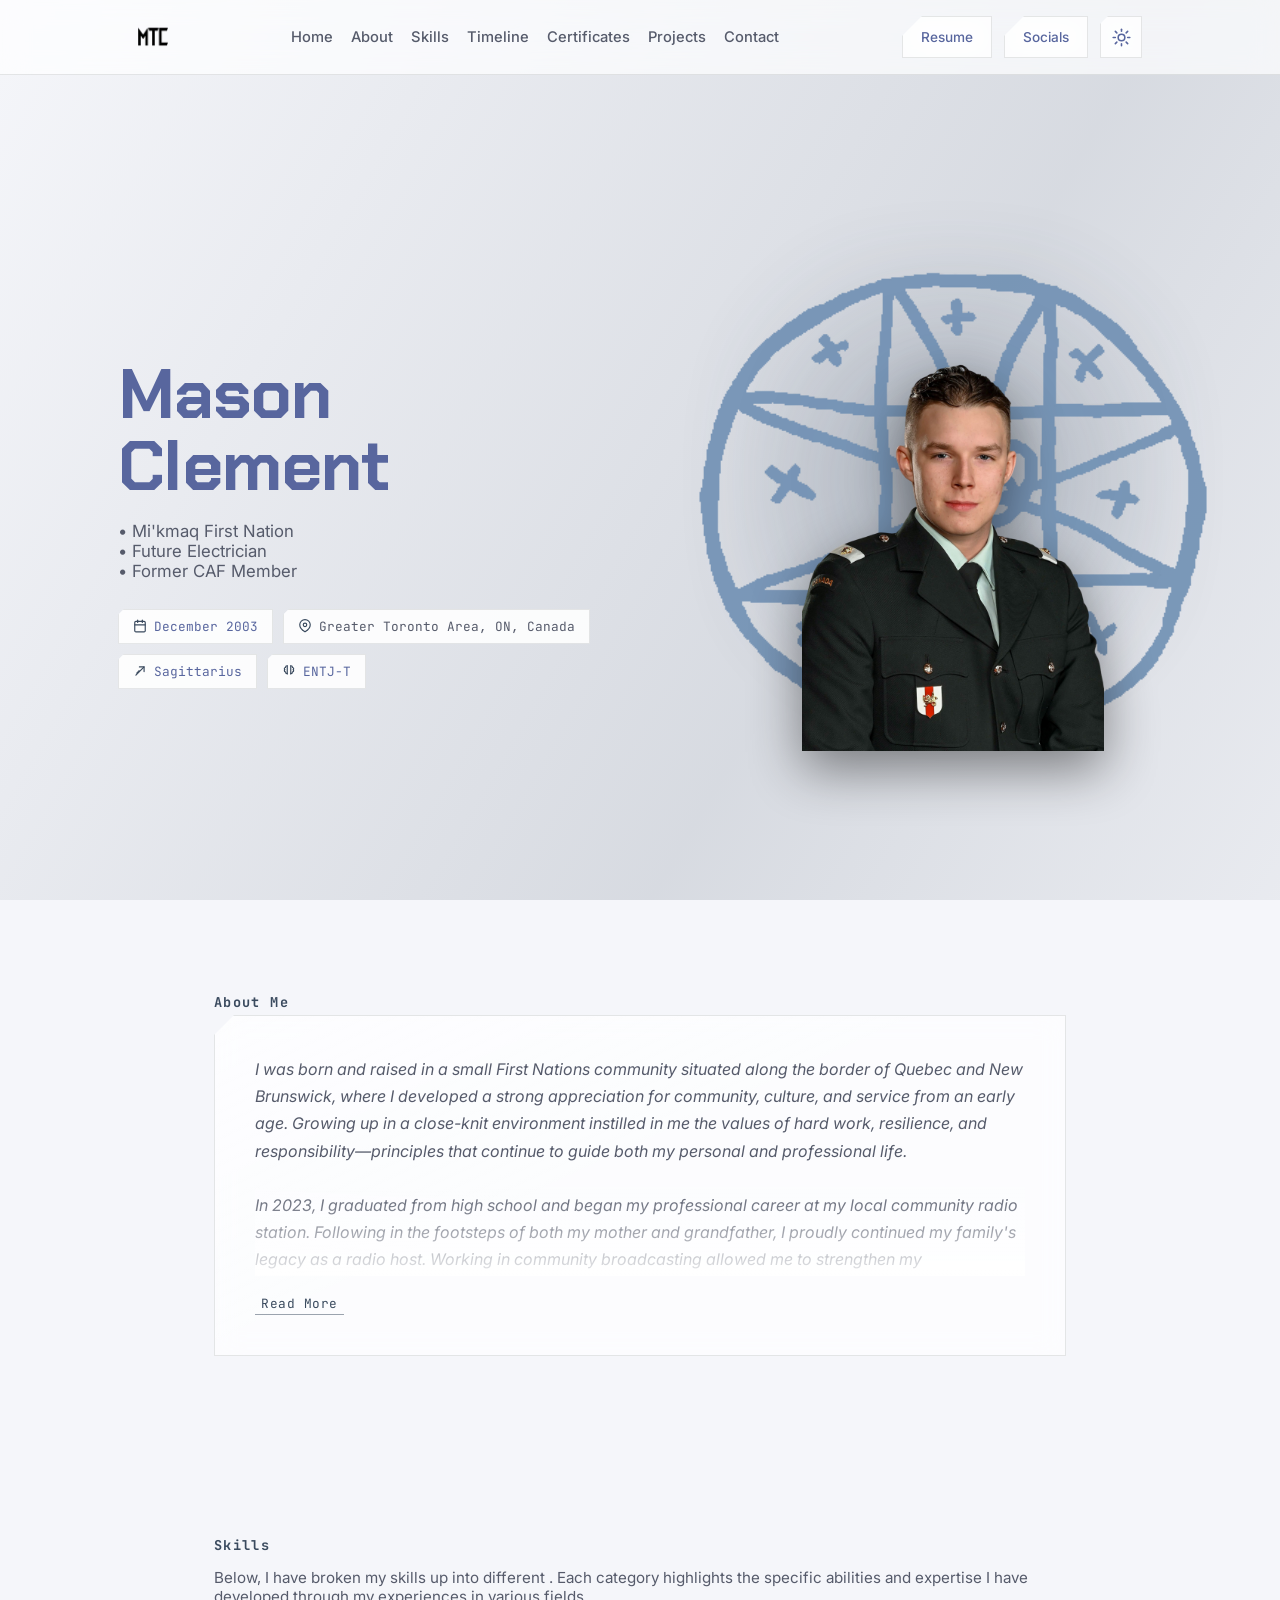
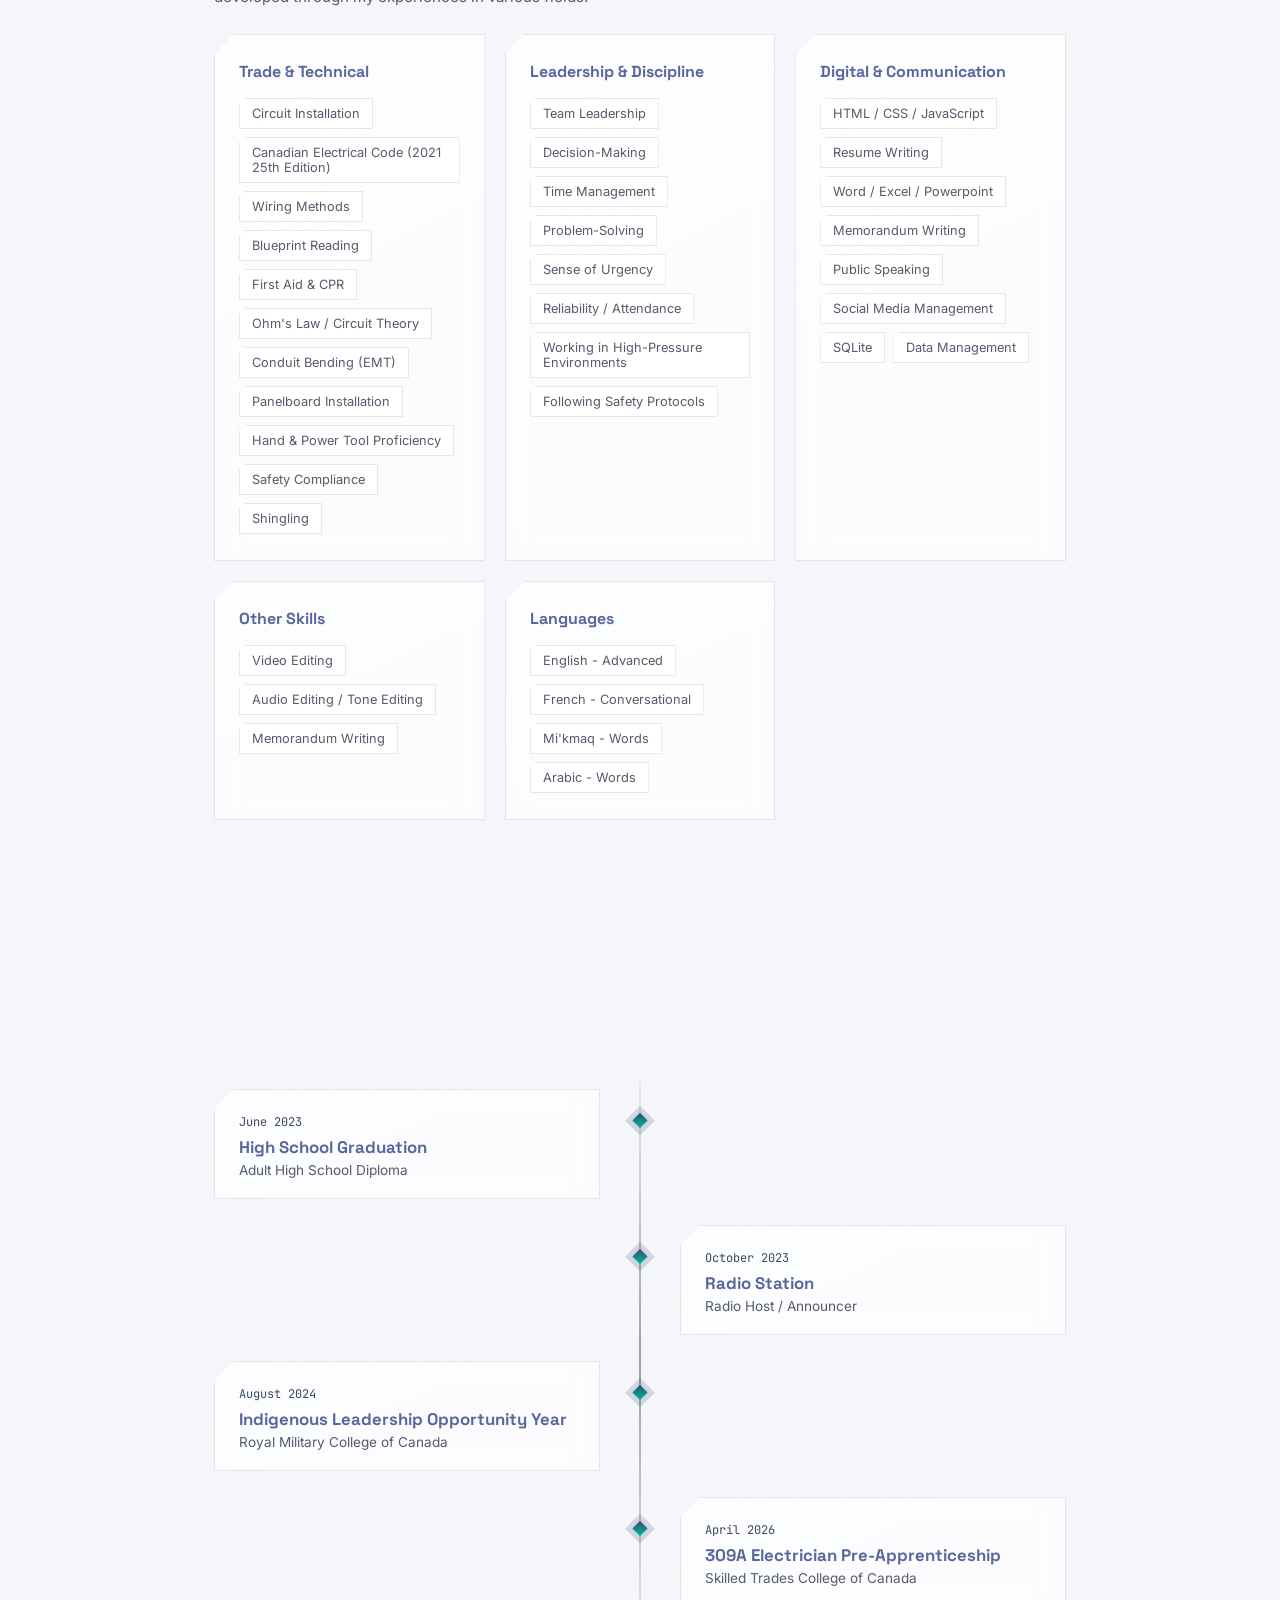
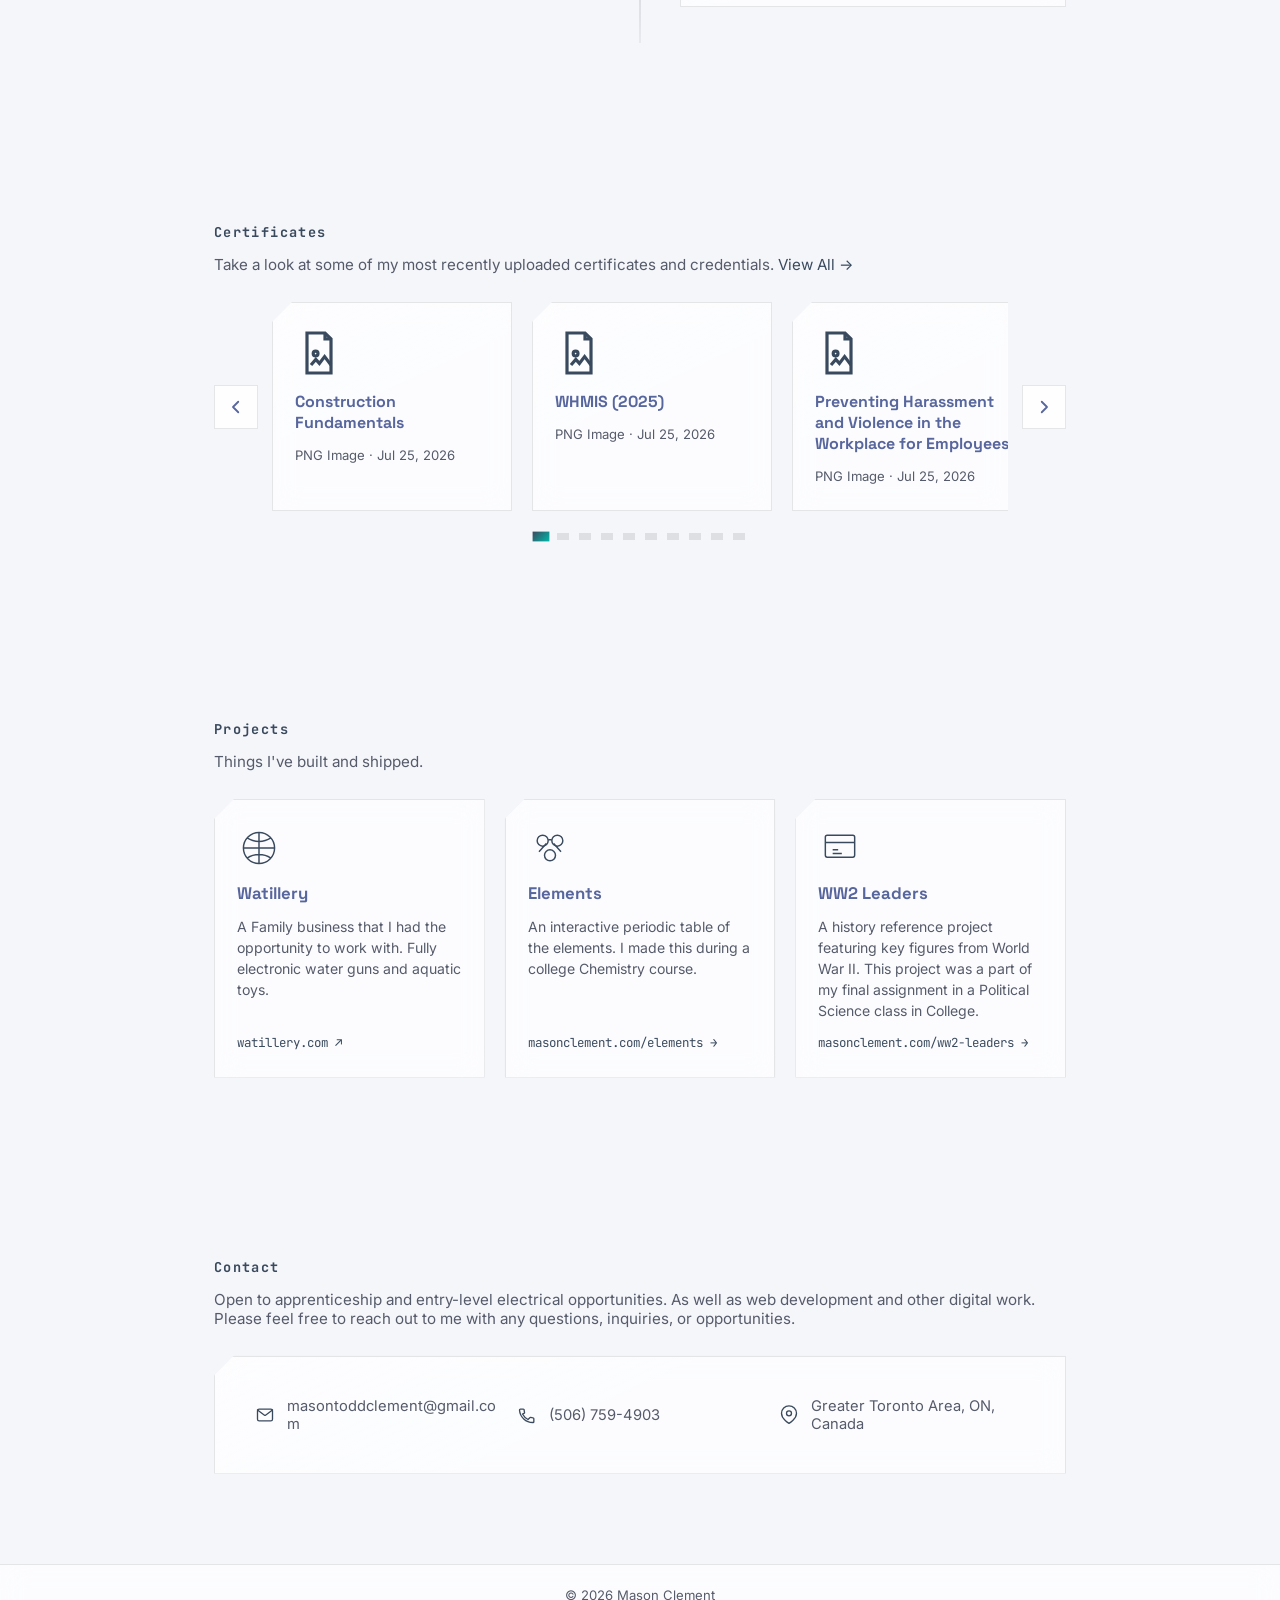
==== index.html @ cc6e5c11 "first commit" ====
<!doctype html>
<html lang="en" data-theme="dark">
  <head>
    <meta charset="UTF-8" />
    <meta name="viewport" content="width=device-width, initial-scale=1.0" />
    <title>Mason Clement — Home</title>
    <link rel="icon" type="image/x-icon" href="./img/source/favicon.ico" />
    <link rel="apple-touch-icon" href="./img/source/mtc-logo.png" />
    <meta name="theme-color" content="#06080c" />
    <link rel="canonical" href="https://masonclement.com/" />
    <meta
      name="description"
      content="Mason Clement — A Mi'kmaq First Nation who has left the Canadian Armed Forces and began his search for a career in the trades as an Electrician."
    />

    <!-- Social sharing -->
    <meta property="og:type" content="website" />
    <meta property="og:title" content="Mason Clement — Home" />
    <meta
      property="og:description"
      content="Mi'kmaq First Nation, former CAF member, now training to become a 309A Construction &amp; Maintenance Electrician."
    />
    <meta property="og:url" content="https://masonclement.com/" />
    <meta
      property="og:image"
      content="https://masonclement.com/img/cafblue.png"
    />
    <meta name="twitter:card" content="summary_large_image" />
    <meta name="twitter:title" content="Mason Clement — Home" />
    <meta
      name="twitter:description"
      content="Mi'kmaq First Nation, former CAF member, now training to become a 309A Construction &amp; Maintenance Electrician."
    />
    <meta
      name="twitter:image"
      content="https://masonclement.com/img/cafblue.png"
    />

    <!-- Fonts -->
    <link rel="preconnect" href="https://fonts.googleapis.com" />
    <link rel="preconnect" href="https://fonts.gstatic.com" crossorigin />
    <link
      href="https://fonts.googleapis.com/css2?family=Space+Grotesk:wght@500;600;700&family=Chakra+Petch:wght@600;700&family=Inter:wght@400;500;600&family=JetBrains+Mono:wght@400;500&display=swap"
      rel="stylesheet"
    />

    <link rel="stylesheet" href="styles.css?v=9" />
  </head>
  <body>
    <!-- Decorative background sheen -->
    <div class="bg-shine" aria-hidden="true"></div>

    <!-- NAV -->
    <header class="nav glass">
      <div class="nav-inner">
        <a href="#home" class="logo">
          <img src="./img/source/mtc-logo.png" alt="Mason Clement" />
        </a>
        <nav class="nav-links">
          <a href="#home">Home</a>
          <a href="#about">About</a>
          <a href="#skills">Skills</a>
          <a href="#timeline">Timeline</a>
          <a href="certificates.html">Certificates</a>
          <a href="#projects">Projects</a>
          <a href="#contact">Contact</a>
        </nav>
        <div class="nav-actions">
          <div class="resume-menu">
            <button
              class="resume-btn glass"
              aria-haspopup="true"
              aria-expanded="false"
            >
              Resume
            </button>
            <div class="resume-dropdown glass">
              <button class="resume-link" data-info-modal="cover-letter">
                Cover Letter
              </button>
              <a
                href="./Documents/Mason Todd Clement - Resume 07_2026.png"
                class="resume-link"
                data-preview-src="./Documents/Mason Todd Clement - Resume 07_2026.png"
                data-preview-type="image"
                data-preview-pdf="./Documents/Mason Todd Clement - Resume 07_2026.pdf"
                data-preview-name="Mason Todd Clement - Resume 07_2026.pdf"
              >
                Resume
              </a>
              <button class="resume-link" data-info-modal="transcripts">
                Transcripts
              </button>
            </div>
          </div>
          <div class="socials-menu">
            <button
              class="socials-btn glass"
              aria-haspopup="true"
              aria-expanded="false"
            >
              Socials
            </button>
            <div class="socials-dropdown glass">
              <a
                href="https://www.linkedin.com/in/masontoddclement/"
                class="social-link"
                target="_blank"
                rel="noopener noreferrer"
              >
                <svg
                  class="social-icon"
                  viewBox="0 0 24 24"
                  fill="currentColor"
                >
                  <path
                    d="M20.45 20.45h-3.55v-5.57c0-1.33-.02-3.03-1.85-3.03-1.86 0-2.14 1.45-2.14 2.94v5.66H9.36V9h3.41v1.56h.05c.48-.9 1.63-1.85 3.36-1.85 3.6 0 4.27 2.37 4.27 5.45v6.29ZM5.34 7.43a2.06 2.06 0 1 1 0-4.12 2.06 2.06 0 0 1 0 4.12ZM7.12 20.45H3.56V9h3.56v11.45Z"
                  />
                </svg>
                LinkedIn
              </a>
              <a
                href="https://www.facebook.com/masontoddclement/"
                class="social-link"
                target="_blank"
                rel="noopener noreferrer"
              >
                <svg
                  class="social-icon"
                  viewBox="0 0 24 24"
                  fill="currentColor"
                >
                  <path
                    d="M13.5 21v-7.6h2.55l.38-2.97h-2.93V8.56c0-.86.24-1.44 1.47-1.44h1.57V4.46c-.27-.04-1.2-.12-2.28-.12-2.26 0-3.8 1.38-3.8 3.9v2.18H8v2.97h2.46V21h3.04Z"
                  />
                </svg>
                Facebook
              </a>
              <a
                href="https://wa.me/qr/UTV35B2UVDQGF1"
                class="social-link"
                target="_blank"
                rel="noopener noreferrer"
              >
                <svg
                  class="social-icon"
                  viewBox="0 0 24 24"
                  fill="currentColor"
                >
                  <path
                    d="M17.47 14.38c-.3-.15-1.76-.87-2.03-.97-.27-.1-.47-.15-.67.15-.2.3-.77.97-.94 1.17-.17.2-.35.22-.65.07-.3-.15-1.25-.46-2.38-1.47-.88-.78-1.47-1.75-1.65-2.05-.17-.3-.02-.46.13-.61.13-.13.3-.35.45-.52.15-.17.2-.3.3-.5.1-.2.05-.37-.02-.52-.07-.15-.67-1.6-.91-2.2-.24-.57-.49-.5-.67-.51h-.57c-.2 0-.52.07-.79.37-.27.3-1.04 1.02-1.04 2.47 0 1.45 1.06 2.86 1.21 3.06.15.2 2.09 3.2 5.08 4.48.71.3 1.26.49 1.69.63.71.23 1.36.19 1.87.12.57-.08 1.76-.72 2-1.42.25-.7.25-1.29.17-1.42-.07-.13-.27-.2-.57-.35Z"
                  />
                  <path
                    d="M12.02 2.5a9.5 9.5 0 0 0-8.2 14.28L2.5 21.5l4.85-1.27a9.5 9.5 0 1 0 4.67-17.73Zm5.6 15.09a7.9 7.9 0 0 1-5.6 2.32 7.9 7.9 0 0 1-4.02-1.1l-.29-.17-2.88.76.77-2.8-.19-.29a7.92 7.92 0 1 1 12.21 1.28Z"
                  />
                </svg>
                WhatsApp
              </a>
              <a href="mailto:masontoddclement@gmail.com" class="social-link">
                <svg
                  class="social-icon"
                  viewBox="0 0 24 24"
                  fill="currentColor"
                >
                  <path
                    d="M3 5.5h18a1 1 0 0 1 1 1v11a1 1 0 0 1-1 1H3a1 1 0 0 1-1-1v-11a1 1 0 0 1 1-1Z"
                    fill="none"
                    stroke="currentColor"
                    stroke-width="1.6"
                  />
                  <path
                    d="m3 6.5 8.4 6.3a1 1 0 0 0 1.2 0L21 6.5"
                    fill="none"
                    stroke="currentColor"
                    stroke-width="1.6"
                    stroke-linecap="round"
                  />
                </svg>
                Gmail
              </a>
            </div>
          </div>
          <button
            id="theme-toggle"
            class="theme-toggle glass"
            aria-label="Toggle light and dark mode"
            aria-pressed="false"
          >
            <svg
              class="icon icon-sun"
              viewBox="0 0 24 24"
              fill="none"
              stroke="currentColor"
              stroke-width="2"
              stroke-linecap="round"
            >
              <circle cx="12" cy="12" r="4.2" />
              <line x1="12" y1="1.5" x2="12" y2="4.2" />
              <line x1="12" y1="19.8" x2="12" y2="22.5" />
              <line x1="4.2" y1="4.2" x2="6.1" y2="6.1" />
              <line x1="17.9" y1="17.9" x2="19.8" y2="19.8" />
              <line x1="1.5" y1="12" x2="4.2" y2="12" />
              <line x1="19.8" y1="12" x2="22.5" y2="12" />
              <line x1="4.2" y1="19.8" x2="6.1" y2="17.9" />
              <line x1="17.9" y1="6.1" x2="19.8" y2="4.2" />
            </svg>
            <svg class="icon icon-moon" viewBox="0 0 24 24" fill="currentColor">
              <path
                d="M20.5 14.7A8.5 8.5 0 0 1 9.3 3.5a.6.6 0 0 0-.7-.85A10 10 0 1 0 21.35 15.4a.6.6 0 0 0-.85-.7Z"
              />
            </svg>
          </button>
        </div>
      </div>
    </header>

    <main id="main-content">
      <!-- HOME / HERO -->
      <section id="home" class="hero">
        <div class="hero-grid reveal">
          <div class="hero-text">
            <!-- <span class="eyebrow mono">— Portfolio —</span> -->
            <h1 class="name">Mason<br />Clement</h1>
            <p class="tagline">
              • Mi'kmaq First Nation<br />
              • Future Electrician<br />
              • Former CAF Member
            </p>

            <div class="meta-row mono">
              <span class="meta-chip">
                <svg
                  class="chip-icon"
                  viewBox="0 0 24 24"
                  fill="none"
                  stroke="currentColor"
                  stroke-width="2"
                  stroke-linecap="round"
                  stroke-linejoin="round"
                >
                  <rect x="3" y="4" width="18" height="18" rx="2" />
                  <line x1="16" y1="2" x2="16" y2="6" />
                  <line x1="8" y1="2" x2="8" y2="6" />
                  <line x1="3" y1="10" x2="21" y2="10" />
                </svg>
                <span class="fill">December 2003</span>
              </span>
              <span class="meta-chip">
                <svg
                  class="chip-icon"
                  viewBox="0 0 24 24"
                  fill="none"
                  stroke="currentColor"
                  stroke-width="2"
                  stroke-linecap="round"
                  stroke-linejoin="round"
                >
                  <path d="M21 10c0 7-9 12-9 12s-9-5-9-12a9 9 0 0 1 18 0Z" />
                  <circle cx="12" cy="10" r="3" />
                </svg>
                Greater Toronto Area, ON, Canada
              </span>
              <span class="meta-chip">
                <svg
                  class="chip-icon"
                  viewBox="0 0 24 24"
                  fill="none"
                  stroke="currentColor"
                  stroke-width="2"
                  stroke-linecap="round"
                  stroke-linejoin="round"
                >
                  <path d="M5 19 19 5" />
                  <path d="M11 5h8v8" />
                  <path d="M6.5 15.5l4-4" />
                </svg>
                <span class="fill">Sagittarius</span>
              </span>
              <span class="meta-chip">
                <svg
                  class="chip-icon"
                  viewBox="0 0 24 24"
                  fill="none"
                  stroke="currentColor"
                  stroke-width="2"
                  stroke-linecap="round"
                  stroke-linejoin="round"
                >
                  <path
                    d="M9 3a3 3 0 0 0-3 3c-1.1 0-2 .9-2 2 0 .74.4 1.39 1 1.73C4.4 10.11 4 10.76 4 11.5 4 12.6 4.9 13.5 6 13.5c0 1.66 1.34 3 3 3"
                  />
                  <path
                    d="M15 3a3 3 0 0 1 3 3c1.1 0 2 .9 2 2 0 .74-.4 1.39-1 1.73.6.38 1 1.03 1 1.77 0 1.1-.9 2-2 2 0 1.66-1.34 3-3 3"
                  />
                  <line x1="9" y1="3" x2="9" y2="17" />
                  <line x1="15" y1="3" x2="15" y2="17" />
                </svg>
                <span class="fill">ENTJ-T</span>
              </span>
            </div>
          </div>

          <div class="hero-photo">
            <div class="photo-shape">
              <span class="photo-glow" aria-hidden="true"></span>
              <img
                class="photo-star"
                src="./img/mikmaqstar.png"
                alt=""
                aria-hidden="true"
              />
              <img
                class="photo-portrait"
                src="./img/cafblue.png"
                alt="Mason Clement"
              />
            </div>
          </div>
        </div>
      </section>

      <!-- ABOUT -->
      <section id="about" class="section about">
        <h2 class="section-title reveal">
          <span class="index mono">About Me</span>
        </h2>
        <div class="glass shine card reveal">
          <div class="bio-wrap" id="bio-wrap">
            <p class="bio-placeholder">
              I was born and raised in a small First Nations community situated
              along the border of Quebec and New Brunswick, where I developed a
              strong appreciation for community, culture, and service from an
              early age. Growing up in a close-knit environment instilled in me
              the values of hard work, resilience, and responsibility—principles
              that continue to guide both my personal and professional life.<br /><br />In
              2023, I graduated from high school and began my professional
              career at my local community radio station.
              Following in the footsteps of both my mother and grandfather, I
              proudly continued my family's legacy as a radio host. Working in
              community broadcasting allowed me to strengthen my communication
              skills, build confidence in public speaking, and develop the
              ability to engage with diverse audiences while contributing to an
              important community service. This experience reinforced the
              importance of clear communication, professionalism, and
              representing my community with integrity.<br /><br />While I
              valued my work in broadcasting, I had long aspired to serve my
              country through military service. After careful consideration, I
              enlisted in the Canadian Armed Forces in 2024 and was selected to
              participate in the Indigenous Leadership Opportunity Year (ILOY)
              at the Royal Military College of Canada. This intensive leadership
              and academic program challenged me to grow both personally and
              professionally. Throughout my training, I developed strong time
              management and organizational skills, learned to perform
              effectively under pressure, maintained composure in demanding
              environments, and gained valuable experience working
              collaboratively within diverse teams to accomplish shared
              objectives. The program strengthened my discipline, adaptability,
              and commitment to continuous self-improvement.<br /><br />During
              my time in the military, I also reached an important personal
              milestone by marrying my wife, whom I first met during the
              COVID-19 pandemic in 2020. Her unwavering support has been a
              constant source of motivation throughout every stage of my
              journey, and together we have continued to build a strong
              foundation for our future.<br /><br />Following my release from
              the Canadian Armed Forces in 2025, I began pursuing a career in
              the skilled trades, recognizing the vital role tradespeople play
              in building and maintaining Canada's infrastructure. Drawn to the
              electrical trade for its technical complexity, problem-solving
              opportunities, and long-term career potential, I committed myself
              to becoming a 309A Construction and Maintenance Electrician.<br /><br />To
              strengthen my qualifications and improve my employment
              opportunities, I enrolled in the Pre-Apprenticeship Electrician
              Program at the Skilled Trades College of Canada in 2026. The
              program provided practical hands-on training while expanding my
              understanding of electrical theory, safety regulations, industry
              standards, and workplace best practices. Through this experience,
              I further developed my technical abilities, work ethic, and
              readiness to enter the electrical industry as an apprentice.<br /><br />Today,
              I remain committed to continuous learning and professional
              development. Alongside pursuing apprenticeship opportunities, I am
              completing online courses, earning industry-recognized
              certifications, and actively expanding my professional portfolio.
              My goal is to continually improve my knowledge and skills while
              preparing for the next chapter of my career. Whether serving my
              community through broadcasting, my country through military
              service, or contributing to Canada's infrastructure as an
              electrician, I have consistently embraced new challenges with
              determination, discipline, and a desire to make a meaningful
              impact.
            </p>
            <div class="bio-fade" aria-hidden="true"></div>
          </div>
          <button
            class="read-more-btn mono"
            id="bio-toggle"
            aria-expanded="false"
            aria-controls="bio-wrap"
          >
            Read More
          </button>
        </div>
      </section>

      <!-- SKILLS -->
      <section id="skills" class="section skills-section">
        <h2 class="section-title reveal">
          <span class="index mono">Skills</span>
        </h2>
        <p class="section-sub reveal">
          Below, I have broken my skills up into different . Each category
          highlights the specific abilities and expertise I have developed
          through my experiences in various fields.
        </p>

        <div class="skills-grid">
          <div class="glass shine card skills-card reveal">
            <h3 class="skills-cat-title">Trade &amp; Technical</h3>
            <div class="skills-tags">
              <span class="skill-tag">Circuit Installation</span>
              <span class="skill-tag"
                >Canadian Electrical Code (2021 25th Edition)</span
              >
              <span class="skill-tag">Wiring Methods</span>
              <span class="skill-tag">Blueprint Reading</span>
              <span class="skill-tag">First Aid &amp; CPR</span>
              <span class="skill-tag">Ohm's Law / Circuit Theory</span>
              <span class="skill-tag">Conduit Bending (EMT)</span>
              <span class="skill-tag">Panelboard Installation</span>
              <span class="skill-tag">Hand &amp; Power Tool Proficiency</span>
              <span class="skill-tag">Safety Compliance</span>
              <span class="skill-tag">Shingling</span>
            </div>
          </div>

          <div class="glass shine card skills-card reveal">
            <h3 class="skills-cat-title">Leadership &amp; Discipline</h3>
            <div class="skills-tags">
              <span class="skill-tag">Team Leadership</span>
              <span class="skill-tag">Decision-Making</span>
              <span class="skill-tag">Time Management</span>
              <span class="skill-tag">Problem-Solving</span>
              <span class="skill-tag">Sense of Urgency</span>
              <span class="skill-tag">Reliability / Attendance</span>
              <span class="skill-tag"
                >Working in High-Pressure Environments</span
              >
              <span class="skill-tag">Following Safety Protocols</span>
            </div>
          </div>

          <div class="glass shine card skills-card reveal">
            <h3 class="skills-cat-title">Digital &amp; Communication</h3>
            <div class="skills-tags">
              <span class="skill-tag">HTML / CSS / JavaScript</span>
              <span class="skill-tag">Resume Writing</span>
              <span class="skill-tag">Word / Excel / Powerpoint</span>
              <span class="skill-tag">Memorandum Writing</span>
              <span class="skill-tag">Public Speaking</span>
              <span class="skill-tag">Social Media Management</span>
              <span class="skill-tag">SQLite</span>
              <span class="skill-tag">Data Management</span>
            </div>
          </div>

          <div class="glass shine card skills-card reveal">
            <h3 class="skills-cat-title">Other Skills</h3>
            <div class="skills-tags">
              <span class="skill-tag">Video Editing</span>
              <span class="skill-tag">Audio Editing / Tone Editing</span>
              <span class="skill-tag">Memorandum Writing</span>
            </div>
          </div>

          <div class="glass shine card skills-card reveal">
            <h3 class="skills-cat-title">Languages</h3>
            <div class="skills-tags">
              <span class="skill-tag">English - Advanced</span>
              <span class="skill-tag">French - Conversational</span>
              <span class="skill-tag">Mi'kmaq - Words</span>
              <span class="skill-tag">Arabic - Words</span>
            </div>
          </div>
        </div>
      </section>

      <!-- TIMELINE -->
      <section id="timeline" class="section timeline-section">
        <h2 class="section-title reveal">
          <span class="index mono">Timeline</span>
        </h2>
        <p class="section-sub reveal">Hover or tap a milestone to see more.</p>

        <div class="timeline" id="timeline-list">
          <div class="timeline-line" aria-hidden="true"></div>

          <div class="timeline-item reveal" data-side="left">
            <span class="timeline-node"></span>
            <button class="timeline-content glass shine" aria-expanded="false">
              <span class="timeline-date mono">June 2023</span>
              <h3>High School Graduation</h3>
              <span class="timeline-summary">Adult High School Diploma</span>
              <div class="timeline-details">
                <div class="timeline-details-inner">
                  <p>
                    During my high school years, I was in a rough spot. I was
                    not well behaved, I made bad decisions and did not take life
                    seriously. After thorough deliberation, I figured it was
                    about time I got my act together if I ever wanted to make
                    something of myself. I began focusing on my studies and
                    disregarded anything that would distract me from my main
                    goal at the time, which was my high school graduation. After
                    applying myself and putting in the work, I left high school
                    with a diploma in one hand and my cap in the other.
                  </p>
                  <img
                    class="timeline-photo"
                    src="./Documents/Mason Clement - High School Diploma 1 of 1.png"
                    alt="High School Diploma"
                  />
                </div>
              </div>
            </button>
          </div>

          <div class="timeline-item reveal" data-side="right">
            <span class="timeline-node"></span>
            <button class="timeline-content glass shine" aria-expanded="false">
              <span class="timeline-date mono">October 2023</span>
              <h3>Radio Station</h3>
              <span class="timeline-summary">Radio Host / Announcer</span>
              <div class="timeline-details">
                <div class="timeline-details-inner">
                  <p>
                    I always looked up to my Grandfather, growing
                    up he was my favorite person in the world. He worked at our
                    community's local radio station for decades until his
                    passing in 2012. He was the one who trained my mother to
                    operate the technology at the radio station. Which is when
                    my parents had actually met. After high school, I had asked
                    a friend if he'd be able to get me a job there with him as
                    his mother worked there. After a month or so, I got
                    the job. I had the opportunity to be trained by no other
                    than the man Justin himself, who had the honour of working
                    alongside both my mother and grandfather. During this time,
                    I had broadcasted live announcements and weather forecasts,
                    recorded commercials and advertisements, and maintained a
                    clear and smooth transition for our listeners on both the
                    radio and online streaming service.
                  </p>
                </div>
              </div>
            </button>
          </div>

          <div class="timeline-item reveal" data-side="left">
            <span class="timeline-node"></span>
            <button class="timeline-content glass shine" aria-expanded="false">
              <span class="timeline-date mono">August 2024</span>
              <h3>Indigenous Leadership Opportunity Year</h3>
              <span class="timeline-summary"
                >Royal Military College of Canada</span
              >
              <div class="timeline-details">
                <div class="timeline-details-inner">
                  <p>
                    After being accepted to parttake in the ILOY Program at RMC,
                    I had moved away from home and received my Certificate of
                    Enrolment into the Canadian Armed Forces. I was now a member
                    of the ILOY Squadron (presently known as Martin). During
                    this 10 month program, I have met a lot of great people, and
                    carried out the Basic Military Officer Qualification while
                    learning more about my Indigenous culture and practices in
                    different tribes, as well as college academics. All while
                    training under MOS 00240 "Special Training", where I learned
                    military strategy, battle procedures, proper handling of
                    military grade firearms, etc. I had a very well-disciplined
                    chain of command, who were always there for myself and my
                    peers when we seeked guidance and support.
                  </p>
                  <img
                    class="timeline-photo"
                    src="./Documents/Mason Clement - ILOY Diploma 1 of 1.png"
                    alt="ILOY Diploma"
                  />
                </div>
              </div>
            </button>
          </div>

          <div class="timeline-item reveal" data-side="right">
            <span class="timeline-node"></span>
            <button class="timeline-content glass shine" aria-expanded="false">
              <span class="timeline-date mono">April 2026</span>
              <h3>309A Electrician Pre-Apprenticeship</h3>
              <span class="timeline-summary"
                >Skilled Trades College of Canada</span
              >
              <div class="timeline-details">
                <div class="timeline-details-inner">
                  <p>
                    I had decided to carry out with a career in the trades. The
                    job market is highly saturated for my selected trade,
                    <i>Especially</i> in the Greater Toronto Area. At an attempt
                    to increase my chances at securing employment, I decided to
                    take a pre-apprenticeship course. During this course, I had
                    worked on installing circuits, studied the Canadian
                    Electrical Code, practiced wiring methods, and learned how
                    to analyze prints.
                  </p>
                  <img
                    class="timeline-photo"
                    src="./Documents/Mason Clement - Skilled Trades College Pre-Apprenticeship Diploma 1 of 1.png"
                    alt="Skilled Trades College Pre-Apprenticeship Diploma"
                  />
                </div>
              </div>
            </button>
          </div>
        </div>
      </section>

      <!-- CERTIFICATES -->
      <section id="certificates" class="section certificates-section">
        <h2 class="section-title reveal">
          <span class="index mono">Certificates</span>
        </h2>
        <p class="section-sub reveal">
          Take a look at some of my most recently uploaded certificates and
          credentials.
          <a href="certificates.html" class="view-all-link">View All →</a>
        </p>

        <div class="carousel reveal">
          <button class="carousel-btn prev" aria-label="Previous certificate">
            <svg
              viewBox="0 0 24 24"
              fill="none"
              stroke="currentColor"
              stroke-width="2.4"
              stroke-linecap="round"
              stroke-linejoin="round"
            >
              <path d="M15 5 8 12l7 7" />
            </svg>
          </button>

          <div class="carousel-viewport">
            <div class="carousel-track" id="carousel-track"></div>
          </div>

          <button class="carousel-btn next" aria-label="Next certificate">
            <svg
              viewBox="0 0 24 24"
              fill="none"
              stroke="currentColor"
              stroke-width="2.4"
              stroke-linecap="round"
              stroke-linejoin="round"
            >
              <path d="M9 5l7 7-7 7" />
            </svg>
          </button>
        </div>

        <div class="carousel-dots" id="carousel-dots"></div>
      </section>

      <!-- PROJECTS -->
      <section id="projects" class="section projects-section">
        <h2 class="section-title reveal">
          <span class="index mono">Projects</span>
        </h2>
        <p class="section-sub reveal">Things I've built and shipped.</p>

        <div class="projects-grid">
          <a
            href="https://watillery.com"
            class="project-card glass reveal"
            target="_blank"
            rel="noopener noreferrer"
          >
            <div class="project-thumb">
              <svg
                viewBox="0 0 48 48"
                fill="none"
                stroke="currentColor"
                stroke-width="1.6"
              >
                <circle cx="24" cy="24" r="17" />
                <path
                  d="M24 7v34M7 24h34M11 13a24 24 0 0 0 26 0M11 35a24 24 0 0 1 26 0"
                />
              </svg>
            </div>
            <h3 class="project-title">Watillery</h3>
            <p class="project-desc">
              A Family business that I had the opportunity to work with. Fully
              electronic water guns and aquatic toys.
            </p>
            <span class="project-link mono">watillery.com ↗</span>
          </a>

          <a href="elements.html" class="project-card glass reveal">
            <div class="project-thumb">
              <svg
                viewBox="0 0 48 48"
                fill="none"
                stroke="currentColor"
                stroke-width="1.6"
              >
                <circle cx="16" cy="16" r="6" />
                <circle cx="32" cy="16" r="6" />
                <circle cx="24" cy="32" r="6" />
                <path d="M20 19l-8 9M28 19l8 9M22 15h4" />
              </svg>
            </div>
            <h3 class="project-title">Elements</h3>
            <p class="project-desc">
              An interactive periodic table of the elements. I made this during
              a college Chemistry course.
            </p>
            <span class="project-link mono">masonclement.com/elements →</span>
          </a>

          <a href="ww2-leaders.html" class="project-card glass reveal">
            <div class="project-thumb">
              <svg
                viewBox="0 0 48 48"
                fill="none"
                stroke="currentColor"
                stroke-width="1.6"
              >
                <rect x="8" y="10" width="32" height="24" rx="2" />
                <path d="M8 18h32M16 26h6M16 30h10" />
              </svg>
            </div>
            <h3 class="project-title">WW2 Leaders</h3>
            <p class="project-desc">
              A history reference project featuring key figures from World War
              II. This project was a part of my final assignment in a Political
              Science class in College.
            </p>
            <span class="project-link mono"
              >masonclement.com/ww2-leaders →</span
            >
          </a>
        </div>
      </section>

      <!-- CONTACT -->
      <section id="contact" class="section contact-section">
        <h2 class="section-title reveal">
          <span class="index mono">Contact</span>
        </h2>
        <p class="section-sub reveal">
          Open to apprenticeship and entry-level electrical opportunities. As
          well as web development and other digital work. Please feel free to
          reach out to me with any questions, inquiries, or opportunities.
        </p>

        <div class="glass shine card contact-card reveal">
          <div class="contact-grid">
            <a href="mailto:masontoddclement@gmail.com" class="contact-item">
              <svg
                class="contact-icon"
                viewBox="0 0 24 24"
                fill="none"
                stroke="currentColor"
                stroke-width="1.6"
                stroke-linecap="round"
                stroke-linejoin="round"
              >
                <rect x="3" y="5" width="18" height="14" rx="2" />
                <path d="m3 6 8.4 6.3a1 1 0 0 0 1.2 0L21 6" />
              </svg>
              masontoddclement@gmail.com
            </a>

            <a href="tel:+15067594903" class="contact-item">
              <svg
                class="contact-icon"
                viewBox="0 0 24 24"
                fill="none"
                stroke="currentColor"
                stroke-width="1.6"
                stroke-linecap="round"
                stroke-linejoin="round"
              >
                <path
                  d="M6.6 10.8a15.9 15.9 0 0 0 6.6 6.6l2.2-2.2a1 1 0 0 1 1-.25 9 9 0 0 0 2.8.45 1 1 0 0 1 1 1V20a1 1 0 0 1-1 1A16 16 0 0 1 3 6a1 1 0 0 1 1-1h3.6a1 1 0 0 1 1 1 9 9 0 0 0 .45 2.8 1 1 0 0 1-.25 1Z"
                />
              </svg>
              (506) 759-4903
            </a>

            <span class="contact-item">
              <svg
                class="contact-icon"
                viewBox="0 0 24 24"
                fill="none"
                stroke="currentColor"
                stroke-width="1.6"
                stroke-linecap="round"
                stroke-linejoin="round"
              >
                <path d="M21 10c0 7-9 12-9 12s-9-5-9-12a9 9 0 0 1 18 0Z" />
                <circle cx="12" cy="10" r="3" />
              </svg>
              Greater Toronto Area, ON, Canada
            </span>
          </div>
        </div>
      </section>
    </main>

    <footer class="site-footer glass">
      <div class="footer-inner">
        <p>&copy; <span id="year"></span> Mason Clement</p>
      </div>
    </footer>

    <!-- FILE PREVIEW MODAL -->
    <div class="file-modal" id="file-modal" aria-hidden="true">
      <div class="file-modal-backdrop" data-modal-close></div>
      <div class="file-modal-dialog">
        <div class="file-modal-actions">
          <a
            class="file-modal-download"
            id="file-modal-download"
            hidden
            aria-label="Download PDF"
          >
            <svg
              viewBox="0 0 24 24"
              fill="none"
              stroke="currentColor"
              stroke-width="2.2"
              stroke-linecap="round"
              stroke-linejoin="round"
            >
              <path d="M12 3v13" />
              <path d="M7 11l5 5 5-5" />
              <path d="M4 20h16" />
            </svg>
          </a>
          <button
            class="file-modal-close"
            data-modal-close
            aria-label="Close preview"
          >
            <svg
              viewBox="0 0 24 24"
              fill="none"
              stroke="currentColor"
              stroke-width="2.2"
              stroke-linecap="round"
            >
              <line x1="5" y1="5" x2="19" y2="19" />
              <line x1="19" y1="5" x2="5" y2="19" />
            </svg>
          </button>
        </div>
        <div class="file-modal-card">
          <div class="file-modal-body" id="file-modal-body"></div>
        </div>
      </div>
    </div>

    <!-- INFO MODAL (Cover Letter / Transcripts) -->
    <div class="info-modal" id="info-modal" aria-hidden="true">
      <div class="info-modal-backdrop" data-modal-close></div>
      <div class="glass shine card status-card info-modal-card">
        <button
          class="file-modal-close info-modal-close"
          data-modal-close
          aria-label="Close"
        >
          <svg
            viewBox="0 0 24 24"
            fill="none"
            stroke="currentColor"
            stroke-width="2.2"
            stroke-linecap="round"
          >
            <line x1="5" y1="5" x2="19" y2="19" />
            <line x1="19" y1="5" x2="5" y2="19" />
          </svg>
        </button>
        <svg
          class="status-icon"
          id="info-modal-icon"
          viewBox="0 0 24 24"
          fill="none"
          stroke="currentColor"
          stroke-width="1.6"
          stroke-linecap="round"
          stroke-linejoin="round"
        ></svg>
        <h3 class="status-title" id="info-modal-title"></h3>
        <p class="status-text" id="info-modal-text"></p>
        <a class="status-link mono" id="info-modal-link" data-modal-close hidden></a>
      </div>
    </div>

    <script src="certificates-data.js?v=4"></script>
    <script src="script.js?v=4"></script>
  </body>
</html>
---- styles.css ----
/* ==========================================================================
   Mason Clement — Portfolio
   Design tokens: glassy, sharp, modern. Light + dark themes.
   ========================================================================== */

:root {
  /* ---- Light theme (default until JS/system pref overrides) ---- */
  --bg: #f5f6fa;
  --blob-1: #dde3f2;
  --blob-2: #6f8fb3;
  --blob-3: #e7e4ef;
  --blob-opacity: 0.4;

  --surface: rgba(255, 255, 255, 0.7);
  --surface-strong: rgba(255, 255, 255, 0.88);
  --border: rgba(18, 20, 28, 0.1);
  --shadow: 0 6px 20px rgba(24, 26, 46, 0.07);

  --text: #58669e;
  --text-muted: #565b6b;

  --accent: #3a4a5e;
  --accent-2: #00b8a9;
  --accent-grad: linear-gradient(135deg, var(--accent), var(--accent-2));

  --blur: 14px;
  --shine-alpha: 0.55;

  --ease: cubic-bezier(0.22, 0.9, 0.3, 1);
}

[data-theme="dark"] {
  --bg: #06080c;
  --blob-1: #3a4a5e;
  --blob-2: #263340;
  --blob-3: #1c2733;
  --blob-opacity: 0.55;

  --surface: rgba(148, 163, 184, 0.06);
  --surface-strong: rgba(148, 163, 184, 0.1);
  --border: rgba(148, 163, 184, 0.16);
  --shadow: 0 10px 34px rgba(0, 0, 0, 0.6);

  --text: #e7ebf1;
  --text-muted: #8b96a6;

  --accent: #6f8fb3;
  --accent-2: #a7b8c9;
  --accent-grad: linear-gradient(135deg, var(--accent), var(--accent-2));

  --blur: 18px;
  --shine-alpha: 0.14;
}

/* ---- Reset ---- */
*,
*::before,
*::after {
  box-sizing: border-box;
}
html {
  scroll-behavior: smooth;
}
body {
  margin: 0;
  background: var(--bg);
  color: var(--text);
  font-family: "Inter", system-ui, sans-serif;
  -webkit-font-smoothing: antialiased;
  transition:
    background 0.5s var(--ease),
    color 0.5s var(--ease);
  overflow-x: hidden;
}
h1,
h2,
h3 {
  font-family: "Space Grotesk", "Inter", sans-serif;
  margin: 0;
}
p {
  margin: 0;
}
a {
  color: inherit;
  text-decoration: none;
}
.mono {
  font-family: "JetBrains Mono", monospace;
}
button {
  font: inherit;
  color: inherit;
  background: none;
  border: none;
  cursor: pointer;
}

@media (prefers-reduced-motion: reduce) {
  html {
    scroll-behavior: auto;
  }
  *,
  *::before,
  *::after {
    animation-duration: 0.001ms !important;
    transition-duration: 0.001ms !important;
  }
}

/* ---- Glass utility ----
   Sharp, not rounded: square corners with a single angled cut
   (top-left) as the signature edge — reads intentional, not templated. */
.glass {
  --cut: 20px;
  background: var(--surface);
  backdrop-filter: blur(var(--blur)) saturate(160%);
  -webkit-backdrop-filter: blur(var(--blur)) saturate(160%);
  border: 1px solid var(--border);
  border-radius: 0;
  clip-path: polygon(var(--cut) 0, 100% 0, 100% 100%, 0 100%, 0 var(--cut));
  box-shadow: var(--shadow);
  transition:
    background 0.5s var(--ease),
    border-color 0.5s var(--ease),
    box-shadow 0.35s var(--ease),
    transform 0.35s var(--ease);
}
/* small UI elements get a tighter cut so they don't look chopped */
.theme-toggle.glass,
.carousel-btn.glass {
  --cut: 8px;
}
.meta-chip {
  --cut: 6px;
}

/* ---- Shine (signature element): a fixed, static glass sheen ----
   No cursor tracking, no flashlight — just a soft baked-in highlight
   so glass panels read as glossy rather than flat. */
.shine {
  position: relative;
  overflow: hidden;
  isolation: isolate;
}
.shine::before {
  content: "";
  position: absolute;
  inset: 0;
  background: linear-gradient(
    155deg,
    rgba(255, 255, 255, var(--shine-alpha)) 0%,
    rgba(255, 255, 255, 0) 45%
  );
  opacity: 0.6;
  pointer-events: none;
  z-index: 1;
}
.shine > * {
  position: relative;
  z-index: 2;
}

/* ---- Background: shiny grey-blue panning sheen (no circles) ---- */
.bg-shine {
  position: fixed;
  inset: 0;
  z-index: -1;
  background: linear-gradient(
    120deg,
    var(--bg) 0%,
    color-mix(in srgb, var(--accent) 16%, var(--bg)) 25%,
    var(--bg) 48%,
    color-mix(in srgb, var(--accent-2) 14%, var(--bg)) 72%,
    var(--bg) 100%
  );
  background-size: 260% 260%;
  animation: bg-pan 26s ease-in-out infinite;
  transition: background 0.5s var(--ease);
}
@keyframes bg-pan {
  0% {
    background-position: 0% 30%;
  }
  50% {
    background-position: 100% 70%;
  }
  100% {
    background-position: 0% 30%;
  }
}

/* ==========================================================================
   NAV
   ========================================================================== */
.nav {
  position: sticky;
  top: 0;
  z-index: 50;
  width: 100%;
  border-radius: 0;
  clip-path: none;
  border-left: none;
  border-right: none;
  border-top: none;
  border-bottom: 1px solid var(--border);
  box-shadow: none;
}
.nav-inner {
  max-width: 1100px;
  margin: 0 auto;
  display: flex;
  align-items: center;
  justify-content: space-between;
  padding: 16px clamp(16px, 4vw, 48px);
}
.logo {
  display: flex;
  align-items: center;
  font-family: "Space Grotesk", sans-serif;
  font-weight: 700;
  letter-spacing: 0.04em;
}
.logo img {
  height: 30px;
  width: auto;
  display: block;
  transition: filter 0.5s var(--ease);
}
/* the source logo is solid white; invert it for the light theme so it
   stays visible against a light background */
[data-theme="light"] .logo img {
  filter: invert(1);
}
.nav-links {
  display: flex;
  gap: 18px;
}
.nav-links a {
  font-size: 0.92rem;
  color: var(--text-muted);
  font-weight: 500;
  transition: color 0.3s var(--ease);
}
.nav-links a:hover {
  color: var(--text);
}

.nav-actions {
  display: flex;
  align-items: center;
  gap: 12px;
}

.resume-btn {
  display: flex;
  align-items: center;
  height: 42px;
  padding: 0 18px;
  font-size: 0.85rem;
  font-weight: 500;
  color: var(--text);
  transition:
    background 0.3s var(--ease),
    color 0.3s var(--ease);
}
.resume-btn:hover {
  color: var(--accent);
}

@media (max-width: 640px) {
  .resume-btn {
    padding: 0 12px;
    font-size: 0.78rem;
  }
}

/* ---- Resume dropdown ---- */
.resume-menu {
  position: relative;
}
.resume-dropdown {
  position: absolute;
  top: calc(100% + 10px);
  left: 0;
  min-width: 170px;
  padding: 8px;
  display: flex;
  flex-direction: column;
  gap: 2px;
  opacity: 0;
  visibility: hidden;
  transform: translateY(-6px);
  transition:
    opacity 0.25s var(--ease),
    transform 0.25s var(--ease),
    visibility 0.25s;
  z-index: 60;
}
.resume-menu:hover .resume-dropdown,
.resume-menu:focus-within .resume-dropdown {
  opacity: 1;
  visibility: visible;
  transform: translateY(0);
}
.resume-link {
  display: flex;
  align-items: center;
  width: 100%;
  padding: 9px 10px;
  font-size: 0.88rem;
  text-align: left;
  color: var(--text-muted);
  transition:
    background 0.25s var(--ease),
    color 0.25s var(--ease);
}
.resume-link:hover {
  background: var(--surface-strong);
  color: var(--text);
}

/* ---- Socials dropdown ---- */
.socials-menu {
  position: relative;
}
.socials-btn {
  height: 42px;
  padding: 0 18px;
  font-size: 0.85rem;
  font-weight: 500;
  color: var(--text);
}
.socials-dropdown {
  position: absolute;
  top: calc(100% + 10px);
  right: 0;
  min-width: 180px;
  padding: 8px;
  display: flex;
  flex-direction: column;
  gap: 2px;
  opacity: 0;
  visibility: hidden;
  transform: translateY(-6px);
  transition:
    opacity 0.25s var(--ease),
    transform 0.25s var(--ease),
    visibility 0.25s;
  z-index: 60;
}
.socials-menu:hover .socials-dropdown,
.socials-menu:focus-within .socials-dropdown {
  opacity: 1;
  visibility: visible;
  transform: translateY(0);
}
.social-link {
  display: flex;
  align-items: center;
  gap: 10px;
  padding: 9px 10px;
  font-size: 0.88rem;
  color: var(--text-muted);
  transition:
    background 0.25s var(--ease),
    color 0.25s var(--ease);
}
.social-link:hover {
  background: var(--surface-strong);
  color: var(--text);
}
.social-icon {
  width: 17px;
  height: 17px;
  flex-shrink: 0;
  color: var(--accent);
}

@media (max-width: 640px) {
  .socials-btn {
    padding: 0 12px;
    font-size: 0.78rem;
  }
}

.theme-toggle {
  width: 42px;
  height: 42px;
  display: grid;
  place-items: center;
}
.theme-toggle .icon {
  width: 19px;
  height: 19px;
  grid-area: 1/1;
  transition:
    transform 0.5s var(--ease),
    opacity 0.35s ease;
}
.icon-moon {
  opacity: 0;
  transform: rotate(-70deg) scale(0.5);
}
.icon-sun {
  opacity: 1;
  transform: rotate(0) scale(1);
}
[data-theme="dark"] .icon-sun {
  opacity: 0;
  transform: rotate(70deg) scale(0.5);
}
[data-theme="dark"] .icon-moon {
  opacity: 1;
  transform: rotate(0) scale(1);
}
.theme-toggle > svg {
  display: grid;
}
.theme-toggle {
  display: grid;
}
.theme-toggle .icon {
  grid-column: 1;
  grid-row: 1;
}

@media (max-width: 900px) {
  .nav-links {
    display: none;
  }
}

/* ==========================================================================
   HERO
   ========================================================================== */
.hero {
  min-height: 92vh;
  display: flex;
  align-items: center;
  padding: 130px 0 60px;
}
.hero-grid {
  width: 100%;
  max-width: 1140px;
  margin: 0 auto;
  padding: 0 clamp(20px, 5vw, 48px);
  display: grid;
  grid-template-columns: 1.15fr 0.85fr;
  align-items: center;
  gap: clamp(30px, 5vw, 60px);
  text-align: left;
}
.hero-grid.reveal {
  overflow: visible;
}
.hero-text {
  display: flex;
  flex-direction: column;
  align-items: flex-start;
}

.eyebrow {
  color: var(--text-muted);
  font-size: 0.72rem;
  letter-spacing: 0.2em;
  text-transform: uppercase;
  margin-bottom: 14px;
}
.name {
  font-family: "Chakra Petch", "Space Grotesk", "Inter", sans-serif;
  font-size: clamp(2.6rem, 6.4vw, 4.4rem);
  line-height: 1.02;
  font-weight: 700;
  letter-spacing: -0.01em;
}
.tagline {
  margin-top: 18px;
  color: var(--text-muted);
  font-size: 1.05rem;
  max-width: 40ch;
}
.meta-row {
  margin-top: 28px;
  display: flex;
  flex-wrap: wrap;
  gap: 10px;
  justify-content: flex-start;
}
.meta-chip {
  display: inline-flex;
  align-items: center;
  gap: 7px;
  font-size: 0.8rem;
  padding: 8px 14px;
  clip-path: polygon(var(--cut) 0, 100% 0, 100% 100%, 0 100%, 0 var(--cut));
  background: var(--surface-strong);
  border: 1px solid var(--border);
  color: var(--text-muted);
}
.meta-chip .fill {
  color: var(--text);
}
.chip-icon {
  width: 14px;
  height: 14px;
  flex-shrink: 0;
  color: var(--accent);
}

/* Large angled-cut photo, with an offset accent panel behind it for depth —
   the site's signature cut corner, scaled up instead of a small avatar. */
.hero-photo {
  display: flex;
  justify-content: center;
}
.photo-shape {
  position: relative;
  width: 100%;
  max-width: 340px;
  aspect-ratio: 3 / 4;
  display: flex;
  align-items: flex-end;
  justify-content: center;
}

/* soft ambient glow bleeding out behind the whole composition */
.photo-glow {
  position: absolute;
  inset: -50px;
  z-index: -1;
  background: radial-gradient(
    circle at 50% 42%,
    color-mix(in srgb, var(--accent) 45%, transparent),
    transparent 68%
  );
  filter: blur(34px);
  opacity: 0.7;
}

/* Mi'kmaq star sits behind the portrait, slowly turning like a compass */
.photo-star {
  position: absolute;
  top: 46%;
  left: 50%;
  width: 150%;
  height: auto;
  transform: translate(-50%, -50%);
  z-index: 1;
  opacity: 0.9;
  animation: star-turn 240s linear infinite;
}
@keyframes star-turn {
  to {
    transform: translate(-50%, -50%) rotate(360deg);
  }
}

.photo-portrait {
  position: relative;
  z-index: 2;
  width: 100%;
  height: 100%;
  object-fit: contain;
  object-position: bottom;
  filter: drop-shadow(0 18px 26px rgba(0, 0, 0, 0.45));
}

@media (max-width: 760px) {
  .hero-grid {
    grid-template-columns: 1fr;
    text-align: center;
  }
  .hero-text {
    align-items: center;
    order: 2;
  }
  .hero-photo {
    order: 1;
  }
  .meta-row {
    justify-content: center;
  }
  .photo-shape {
    max-width: 260px;
  }
}

/* ==========================================================================
   SECTIONS (shared)
   ========================================================================== */
.section {
  max-width: 900px;
  margin: 0 auto;
  padding: 90px 24px;
}
.section-title {
  display: flex;
  align-items: baseline;
  gap: 14px;
  font-size: clamp(1.5rem, 3vw, 2rem);
  font-weight: 700;
  margin-bottom: 30px;
}
.section-title .index {
  color: var(--accent);
  font-size: 0.85rem;
  letter-spacing: 0.1em;
}
.section-sub {
  color: var(--text-muted);
  margin: -16px 0 28px;
  font-size: 0.95rem;
}
.card {
  padding: clamp(24px, 4vw, 40px);
}
.about .section-title {
  margin-bottom: 4px;
}
.bio-placeholder {
  color: var(--text-muted);
  line-height: 1.7;
  font-style: italic;
}
.bio-wrap {
  position: relative;
  overflow: hidden;
  transition: max-height 0.8s cubic-bezier(0.22, 0.7, 0.2, 1);
}
.bio-fade {
  position: absolute;
  inset: auto 0 0 0;
  height: 90px;
  background: linear-gradient(to bottom, transparent, var(--surface-strong));
  opacity: 1;
  transition: opacity 0.4s var(--ease);
  pointer-events: none;
}
.bio-wrap.expanded .bio-fade {
  opacity: 0;
}
.read-more-btn {
  margin-top: 18px;
  font-size: 0.8rem;
  color: var(--accent);
  letter-spacing: 0.04em;
  border-bottom: 1px solid color-mix(in srgb, var(--accent) 50%, transparent);
  padding-bottom: 2px;
  transition: color 0.3s var(--ease);
}
.read-more-btn:hover {
  color: var(--text);
}

/* Scroll reveal — fades/slides in, and a light sweep shimmers across it once */
.reveal {
  position: relative;
  overflow: hidden;
  opacity: 0;
  transform: translateY(20px);
  transition:
    opacity 1.4s cubic-bezier(0.16, 0.6, 0.2, 1),
    transform 1.4s cubic-bezier(0.16, 0.6, 0.2, 1);
}
.reveal::after {
  content: "";
  position: absolute;
  inset: -20% -10%;
  background: linear-gradient(
    100deg,
    transparent 38%,
    rgba(255, 255, 255, 0.22) 48%,
    rgba(255, 255, 255, 0.36) 50%,
    rgba(255, 255, 255, 0.22) 52%,
    transparent 62%
  );
  transform: translateX(-160%);
  pointer-events: none;
  z-index: 5;
}
.reveal.in-view {
  opacity: 1;
  transform: translateY(0);
}
.reveal.in-view::after {
  animation: shimmer-in 2.2s cubic-bezier(0.22, 0.7, 0.2, 1) 0.1s 1;
}
@keyframes shimmer-in {
  to {
    transform: translateX(160%);
  }
}

/* ==========================================================================
   TIMELINE
   ========================================================================== */
.timeline {
  position: relative;
  padding: 10px 0;
}
.timeline-line {
  position: absolute;
  left: 50%;
  top: 0;
  bottom: 0;
  width: 2px;
  background: linear-gradient(var(--border), var(--accent), var(--border));
  transform: translateX(-50%);
  opacity: 0.5;
}
.timeline-item {
  position: relative;
  width: 100%;
  display: flex;
  margin-bottom: 26px;
}
.timeline-item[data-side="left"] {
  justify-content: flex-start;
}
.timeline-item[data-side="right"] {
  justify-content: flex-end;
}

.timeline-node {
  position: absolute;
  left: 50%;
  top: 26px;
  width: 11px;
  height: 11px;
  background: var(--accent-grad);
  transform: translateX(-50%) rotate(45deg);
  box-shadow: 0 0 0 5px color-mix(in srgb, var(--accent) 18%, transparent);
}

.timeline-content {
  width: calc(50% - 40px);
  text-align: left;
  padding: 20px 24px;
  cursor: pointer;
  display: block;
}
.timeline-date {
  font-size: 0.75rem;
  color: var(--accent);
}
.timeline-content h3 {
  font-size: 1.05rem;
  margin: 6px 0 4px;
}
.timeline-summary {
  font-size: 0.85rem;
  color: var(--text-muted);
  display: block;
}

.timeline-details {
  display: grid;
  grid-template-rows: 0fr;
  transition: grid-template-rows 0.45s var(--ease);
}
.timeline-details-inner {
  overflow: hidden;
}
.timeline-details-inner p {
  padding-top: 14px;
  color: var(--text-muted);
  font-size: 0.9rem;
  line-height: 1.6;
}
.timeline-photo {
  display: block;
  width: 100%;
  max-height: 340px;
  object-fit: contain;
  object-position: left;
  margin-top: 16px;
  background: #fff;
  border: 1px solid var(--border);
  clip-path: polygon(12px 0, 100% 0, 100% 100%, 0 100%, 0 12px);
}
.timeline-content[aria-expanded="true"] .timeline-details {
  grid-template-rows: 1fr;
}
.timeline-content[aria-expanded="true"] .timeline-summary {
  color: var(--accent);
}

@media (max-width: 760px) {
  .timeline-line {
    left: 18px;
  }
  .timeline-item[data-side="left"],
  .timeline-item[data-side="right"] {
    justify-content: flex-start;
    padding-left: 40px;
  }
  .timeline-node {
    left: 18px;
  }
  .timeline-content {
    width: 100%;
  }
}

/* ==========================================================================
   CERTIFICATE CAROUSEL
   ========================================================================== */
.carousel {
  display: flex;
  align-items: center;
  gap: 14px;
}
.carousel-viewport {
  flex: 1;
  overflow: hidden;
}
.carousel-track {
  display: flex;
  gap: 20px;
  transition: transform 0.55s var(--ease);
}
.cert-card {
  flex: 0 0 min(240px, 70vw);
  padding: 26px 22px;
  text-align: left;
  display: flex;
  flex-direction: column;
  gap: 14px;
}
.cert-thumb {
  width: 48px;
  height: 48px;
  color: var(--accent);
}
.cert-thumb svg {
  width: 100%;
  height: 100%;
}
.cert-title {
  font-size: 1rem;
}
.cert-org {
  font-size: 0.82rem;
  color: var(--text-muted);
}

.carousel-btn {
  flex: 0 0 auto;
  width: 44px;
  height: 44px;
  display: grid;
  place-items: center;
  background: var(--surface-strong);
  border: 1px solid var(--border);
  transition:
    transform 0.25s var(--ease),
    background 0.3s ease;
}
.carousel-btn:hover {
  transform: scale(1.07);
}
.carousel-btn svg {
  width: 18px;
  height: 18px;
}

.carousel-dots {
  display: flex;
  justify-content: center;
  gap: 10px;
  margin-top: 22px;
}
.carousel-dots button {
  width: 7px;
  height: 7px;
  background: var(--border);
  transition:
    background 0.3s ease,
    transform 0.3s ease;
}
.carousel-dots button.active {
  background: var(--accent-grad);
  transform: scale(1.4);
}

.view-all-link {
  color: var(--accent);
  transition: color 0.3s var(--ease);
}
.view-all-link:hover {
  color: var(--text);
}

/* ==========================================================================
   CERTIFICATES — FILE EXPLORER PAGE
   ========================================================================== */
.certificates-page {
  max-width: 1000px;
}
.explorer {
  padding: 0;
  overflow: hidden;
}
.explorer-toolbar {
  display: flex;
  align-items: center;
  justify-content: space-between;
  gap: 12px;
  padding: 16px 22px;
  border-bottom: 1px solid var(--border);
  font-size: 0.82rem;
}
.explorer-path {
  display: flex;
  align-items: center;
  gap: 9px;
  color: var(--text);
}
.explorer-path-icon {
  width: 16px;
  height: 16px;
  color: var(--accent);
  flex-shrink: 0;
}
.explorer-count {
  color: var(--text-muted);
}

.explorer-table {
  display: flex;
  flex-direction: column;
}
.explorer-row {
  display: grid;
  grid-template-columns: minmax(0, 1fr) 140px 150px 90px;
  align-items: center;
  gap: 12px;
  padding: 13px 22px;
  border-bottom: 1px solid var(--border);
}
.explorer-row:last-child {
  border-bottom: none;
}
a.explorer-row {
  color: var(--text-muted);
  transition: background 0.25s var(--ease);
}
a.explorer-row:hover {
  background: var(--surface-strong);
  color: var(--text);
}
.explorer-head {
  color: var(--text-muted);
  font-size: 0.72rem;
  letter-spacing: 0.08em;
  text-transform: uppercase;
  font-family: "JetBrains Mono", monospace;
}
.col-name {
  display: flex;
  align-items: center;
  gap: 10px;
  min-width: 0;
  overflow: hidden;
  text-overflow: ellipsis;
  white-space: nowrap;
  font-size: 0.9rem;
}
.file-icon {
  width: 18px;
  height: 18px;
  flex-shrink: 0;
  color: var(--accent);
}
.col-date,
.col-type,
.col-size {
  font-size: 0.8rem;
  white-space: nowrap;
  overflow: hidden;
  text-overflow: ellipsis;
}
.col-size {
  text-align: right;
}

@media (max-width: 700px) {
  .explorer-row {
    grid-template-columns: minmax(0, 1fr) 90px;
  }
  .col-type {
    display: none;
  }
  .col-date {
    text-align: right;
  }
  .col-size {
    display: none;
  }
}

/* ==========================================================================
   PROJECTS
   ========================================================================== */
.projects-grid {
  display: grid;
  grid-template-columns: repeat(auto-fit, minmax(220px, 1fr));
  gap: 20px;
}
.project-card {
  display: flex;
  flex-direction: column;
  gap: 12px;
  padding: 26px 22px;
  text-align: left;
  cursor: pointer;
}
.project-thumb {
  width: 44px;
  height: 44px;
  color: var(--accent);
}
.project-thumb svg {
  width: 100%;
  height: 100%;
}
.project-title {
  font-size: 1.05rem;
}
.project-desc {
  color: var(--text-muted);
  font-size: 0.88rem;
  line-height: 1.5;
}
.project-link {
  margin-top: auto;
  font-size: 0.78rem;
  color: var(--accent);
}

/* ==========================================================================
   SKILLS
   ========================================================================== */
.skills-grid {
  display: grid;
  grid-template-columns: repeat(auto-fit, minmax(240px, 1fr));
  gap: 20px;
}
.skills-card {
  padding: 26px 24px;
}
.skills-cat-title {
  font-size: 1rem;
  margin-bottom: 16px;
}
.skills-tags {
  display: flex;
  flex-wrap: wrap;
  gap: 8px;
}
.skill-tag {
  display: inline-flex;
  align-items: center;
  font-size: 0.8rem;
  padding: 7px 12px;
  color: var(--text-muted);
  background: var(--surface-strong);
  border: 1px solid var(--border);
  clip-path: polygon(6px 0, 100% 0, 100% 100%, 0 100%, 0 6px);
}

/* ==========================================================================
   CONTACT
   ========================================================================== */
.contact-grid {
  display: grid;
  grid-template-columns: repeat(auto-fit, minmax(220px, 1fr));
  gap: 16px;
}
.contact-item {
  display: flex;
  align-items: center;
  gap: 12px;
  font-size: 0.92rem;
  color: var(--text-muted);
  word-break: break-word;
  transition: color 0.3s var(--ease);
}
a.contact-item:hover {
  color: var(--accent);
}
.contact-icon {
  width: 20px;
  height: 20px;
  flex-shrink: 0;
  color: var(--accent);
}

/* ==========================================================================
   STATUS PAGES (404 / under construction)
   ========================================================================== */
.status-section {
  display: flex;
  align-items: center;
  justify-content: center;
  min-height: 70vh;
  text-align: center;
}
.status-card {
  max-width: 520px;
  padding: clamp(36px, 6vw, 56px) clamp(28px, 5vw, 48px);
  display: flex;
  flex-direction: column;
  align-items: center;
  gap: 18px;
}
.status-code {
  font-family: "Chakra Petch", "Space Grotesk", sans-serif;
  font-size: clamp(3.2rem, 10vw, 5.5rem);
  font-weight: 700;
  color: var(--accent);
  line-height: 1;
}
.status-icon {
  width: 60px;
  height: 60px;
  color: var(--accent);
}
.status-title {
  font-family: "Chakra Petch", "Space Grotesk", sans-serif;
  font-size: clamp(1.4rem, 3vw, 1.9rem);
  font-weight: 700;
}
.status-text {
  color: var(--text-muted);
  line-height: 1.6;
}
.status-link {
  margin-top: 6px;
  color: var(--accent);
  font-size: 0.85rem;
  letter-spacing: 0.04em;
  border-bottom: 1px solid color-mix(in srgb, var(--accent) 50%, transparent);
  padding-bottom: 2px;
  transition: color 0.3s var(--ease);
}
.status-link:hover {
  color: var(--text);
}

/* ==========================================================================
   FOOTER
   ========================================================================== */
.site-footer {
  width: 100%;
  border-radius: 0;
  clip-path: none;
  border-left: none;
  border-right: none;
  border-bottom: none;
  border-top: 1px solid var(--border);
  box-shadow: none;
}
.footer-inner {
  max-width: 1100px;
  margin: 0 auto;
  padding: 22px clamp(16px, 4vw, 48px);
  text-align: center;
  font-size: 0.82rem;
  color: var(--text-muted);
}

/* ==========================================================================
   FILE PREVIEW MODAL — opens certificate/resume PDFs & images in-page
   instead of sending visitors off to download them.
   ========================================================================== */
body.modal-open {
  overflow: hidden;
}
.file-modal {
  position: fixed;
  inset: 0;
  z-index: 200;
  display: flex;
  align-items: center;
  justify-content: center;
  padding: clamp(16px, 4vw, 48px);
  opacity: 0;
  visibility: hidden;
  transition:
    opacity 0.35s var(--ease),
    visibility 0.35s;
}
.file-modal.open {
  opacity: 1;
  visibility: visible;
}
.file-modal-backdrop {
  position: absolute;
  inset: 0;
  background: color-mix(in srgb, var(--bg) 55%, transparent);
  backdrop-filter: blur(var(--blur)) saturate(140%);
  -webkit-backdrop-filter: blur(var(--blur)) saturate(140%);
}
.file-modal-dialog {
  position: relative;
  width: min(920px, 100%);
  height: min(88vh, 1100px);
  transform: scale(0.96) translateY(10px);
  transition: transform 0.4s var(--ease);
}
.file-modal.open .file-modal-dialog {
  transform: scale(1) translateY(0);
}
.file-modal-card {
  width: 100%;
  height: 100%;
  background: var(--surface-strong);
  border: 1px solid var(--border);
  box-shadow: var(--shadow);
  clip-path: polygon(20px 0, 100% 0, 100% 100%, 0 100%, 0 20px);
}
.file-modal-actions {
  position: absolute;
  top: -50px;
  right: 4px;
  z-index: 2;
  display: flex;
  gap: 22px;
}
.file-modal-close,
.file-modal-download {
  --glow: transparent;
  width: 30px;
  height: 30px;
  display: grid;
  place-items: center;
  color: var(--text-muted);
  transition:
    color 0.25s var(--ease),
    transform 0.25s var(--ease);
}
.file-modal-close:hover,
.file-modal-download:hover {
  transform: scale(1.12);
  animation: icon-glow-pulse 1.3s ease-in-out infinite;
}
.file-modal-close:hover {
  --glow: #ff4d5e;
  color: var(--glow);
}
.file-modal-download:hover {
  --glow: #4da6ff;
  color: var(--glow);
}
.file-modal-close svg,
.file-modal-download svg {
  width: 22px;
  height: 22px;
}
.file-modal-download[hidden] {
  display: none;
}
@keyframes icon-glow-pulse {
  0%,
  100% {
    filter: drop-shadow(0 0 3px var(--glow)) drop-shadow(0 0 2px var(--glow));
  }
  50% {
    filter: drop-shadow(0 0 11px var(--glow)) drop-shadow(0 0 5px var(--glow));
  }
}
.file-modal-body {
  width: 100%;
  height: 100%;
  display: flex;
  align-items: center;
  justify-content: center;
  overflow: hidden;
}
.file-modal-body iframe {
  width: 100%;
  height: 100%;
  border: none;
  background: #fff;
}
.file-modal-body img {
  max-width: 100%;
  max-height: 100%;
  object-fit: contain;
}

/* ==========================================================================
   INFO MODAL — short blurred-box messages (Transcripts / Cover Letter)
   ========================================================================== */
.info-modal {
  position: fixed;
  inset: 0;
  z-index: 200;
  display: flex;
  align-items: center;
  justify-content: center;
  padding: clamp(16px, 4vw, 48px);
  opacity: 0;
  visibility: hidden;
  transition:
    opacity 0.35s var(--ease),
    visibility 0.35s;
}
.info-modal.open {
  opacity: 1;
  visibility: visible;
}
.info-modal-backdrop {
  position: absolute;
  inset: 0;
  background: color-mix(in srgb, var(--bg) 55%, transparent);
  backdrop-filter: blur(var(--blur)) saturate(140%);
  -webkit-backdrop-filter: blur(var(--blur)) saturate(140%);
}
.info-modal-card {
  position: relative;
  transform: scale(0.96) translateY(10px);
  transition: transform 0.4s var(--ease);
}
.info-modal.open .info-modal-card {
  transform: scale(1) translateY(0);
}
.info-modal-close {
  position: absolute;
  top: -42px;
  right: 0;
}

/* Focus visibility */
a:focus-visible,
button:focus-visible {
  outline: 2px solid var(--accent);
  outline-offset: 3px;
}
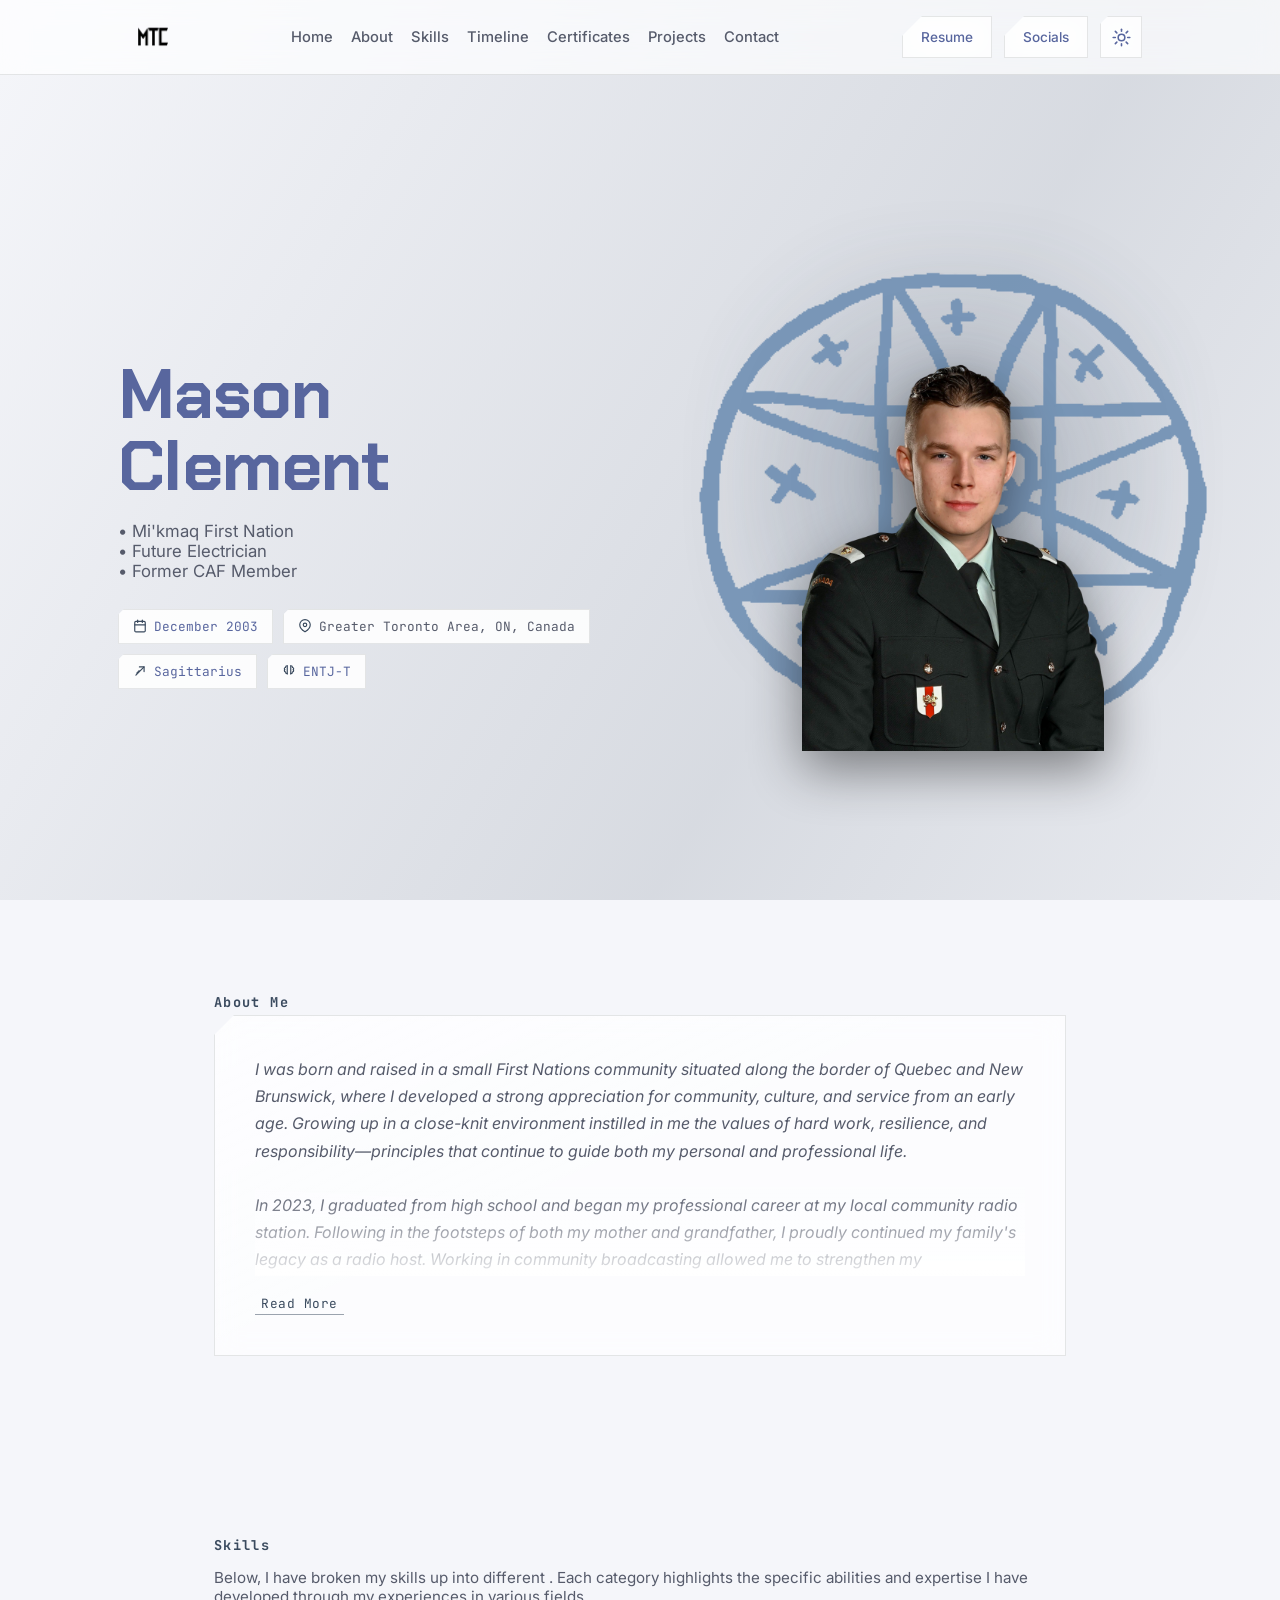
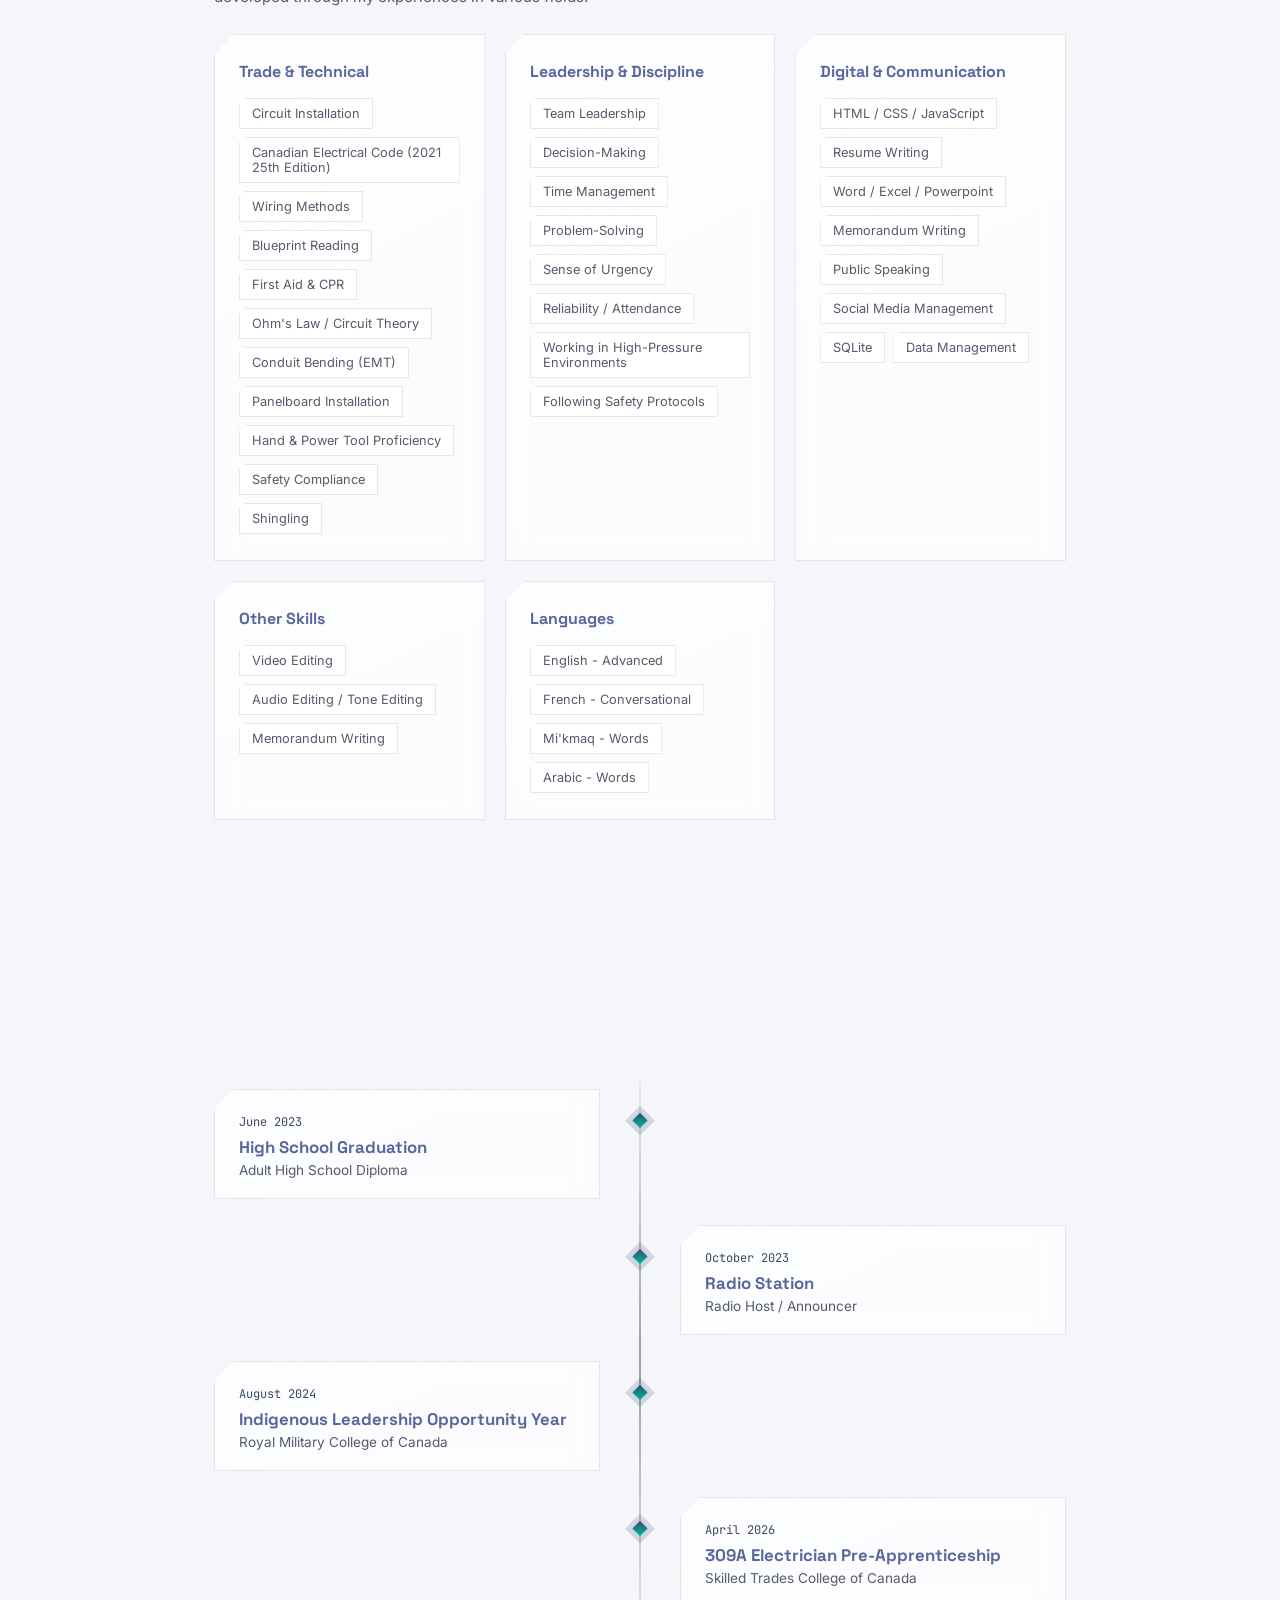
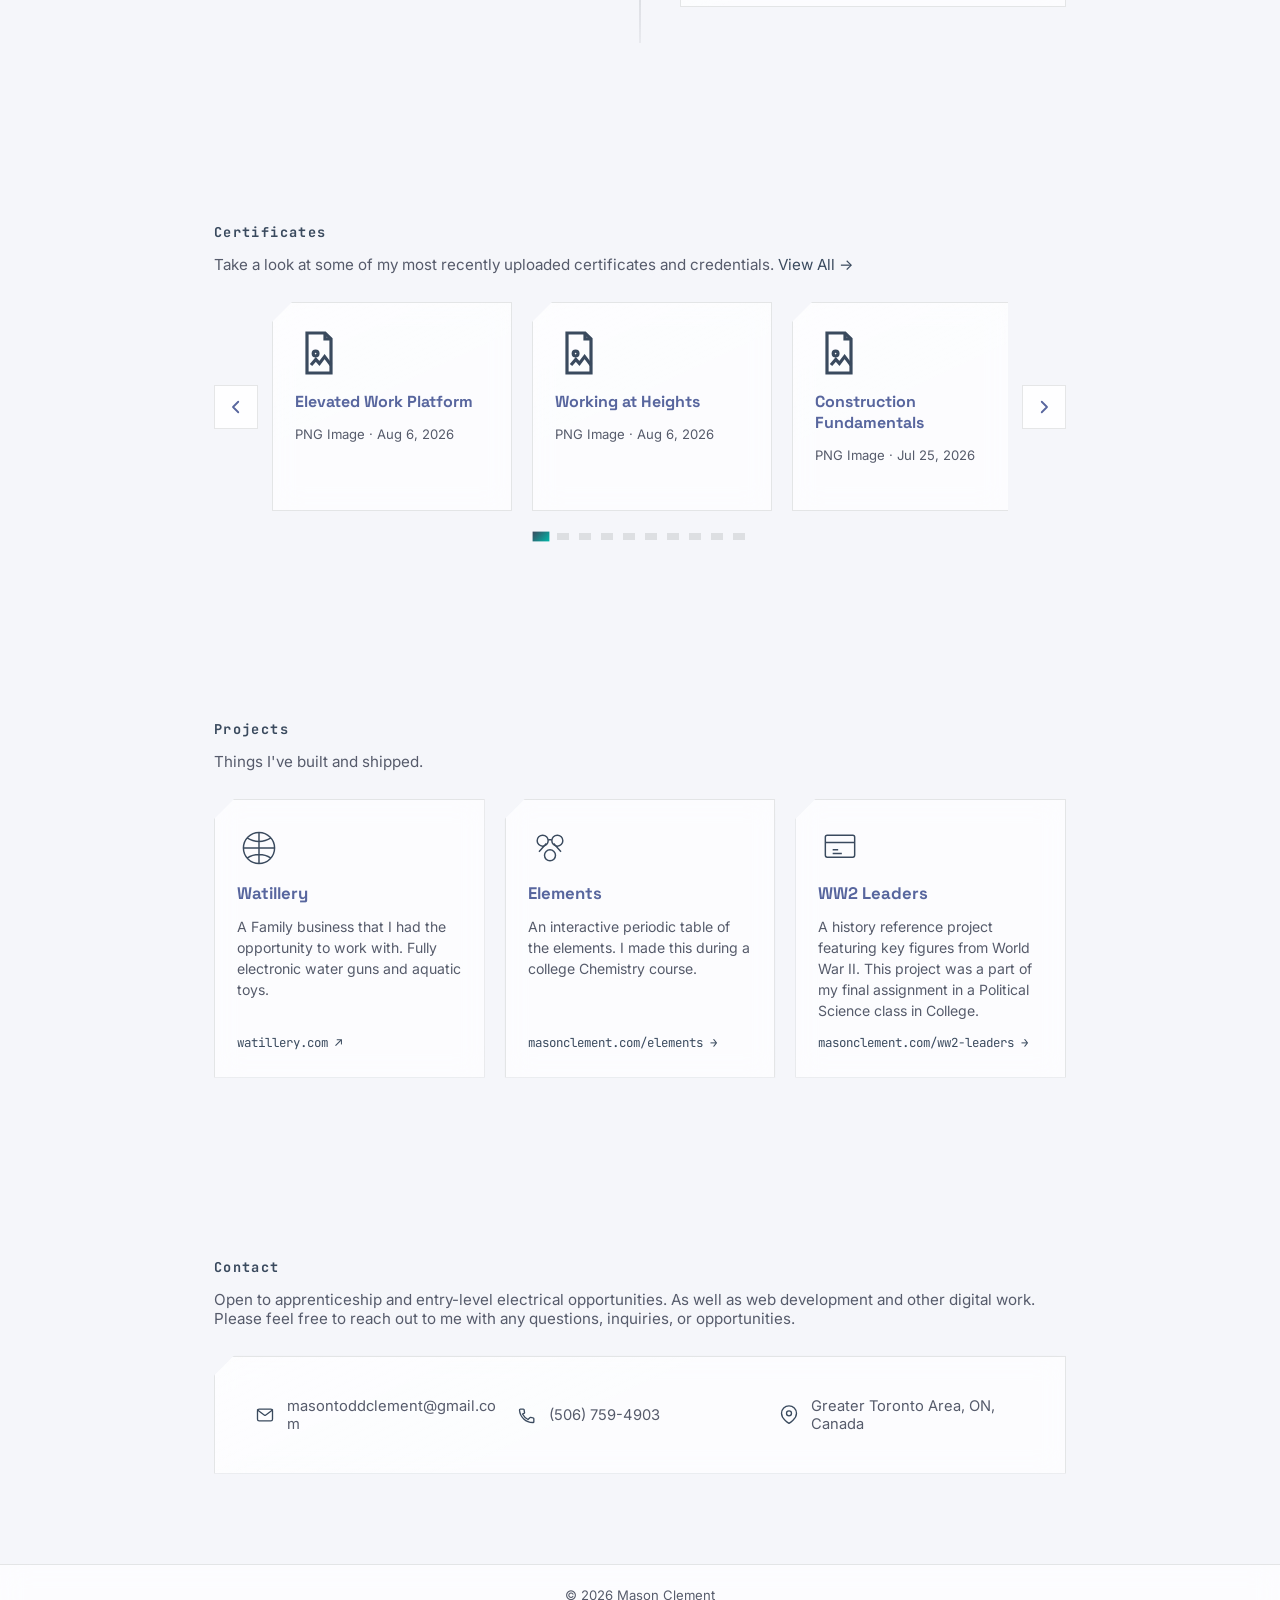
==== commit 705fbfc8: "Add Working at Heights and Elevated Work Platform certificates, update resume to 08_2026 Co-Authored" ====
--- a/index.html
+++ b/index.html
@@ -79,12 +79,12 @@
                 Cover Letter
               </button>
               <a
-                href="./Documents/Mason Todd Clement - Resume 07_2026.png"
+                href="./Documents/Mason Todd Clement - Resume 08_2026.png"
                 class="resume-link"
-                data-preview-src="./Documents/Mason Todd Clement - Resume 07_2026.png"
+                data-preview-src="./Documents/Mason Todd Clement - Resume 08_2026.png"
                 data-preview-type="image"
-                data-preview-pdf="./Documents/Mason Todd Clement - Resume 07_2026.pdf"
-                data-preview-name="Mason Todd Clement - Resume 07_2026.pdf"
+                data-preview-pdf="./Documents/Mason Todd Clement - Resume 08_2026.pdf"
+                data-preview-name="Mason Todd Clement - Resume 08_2026.pdf"
               >
                 Resume
               </a>
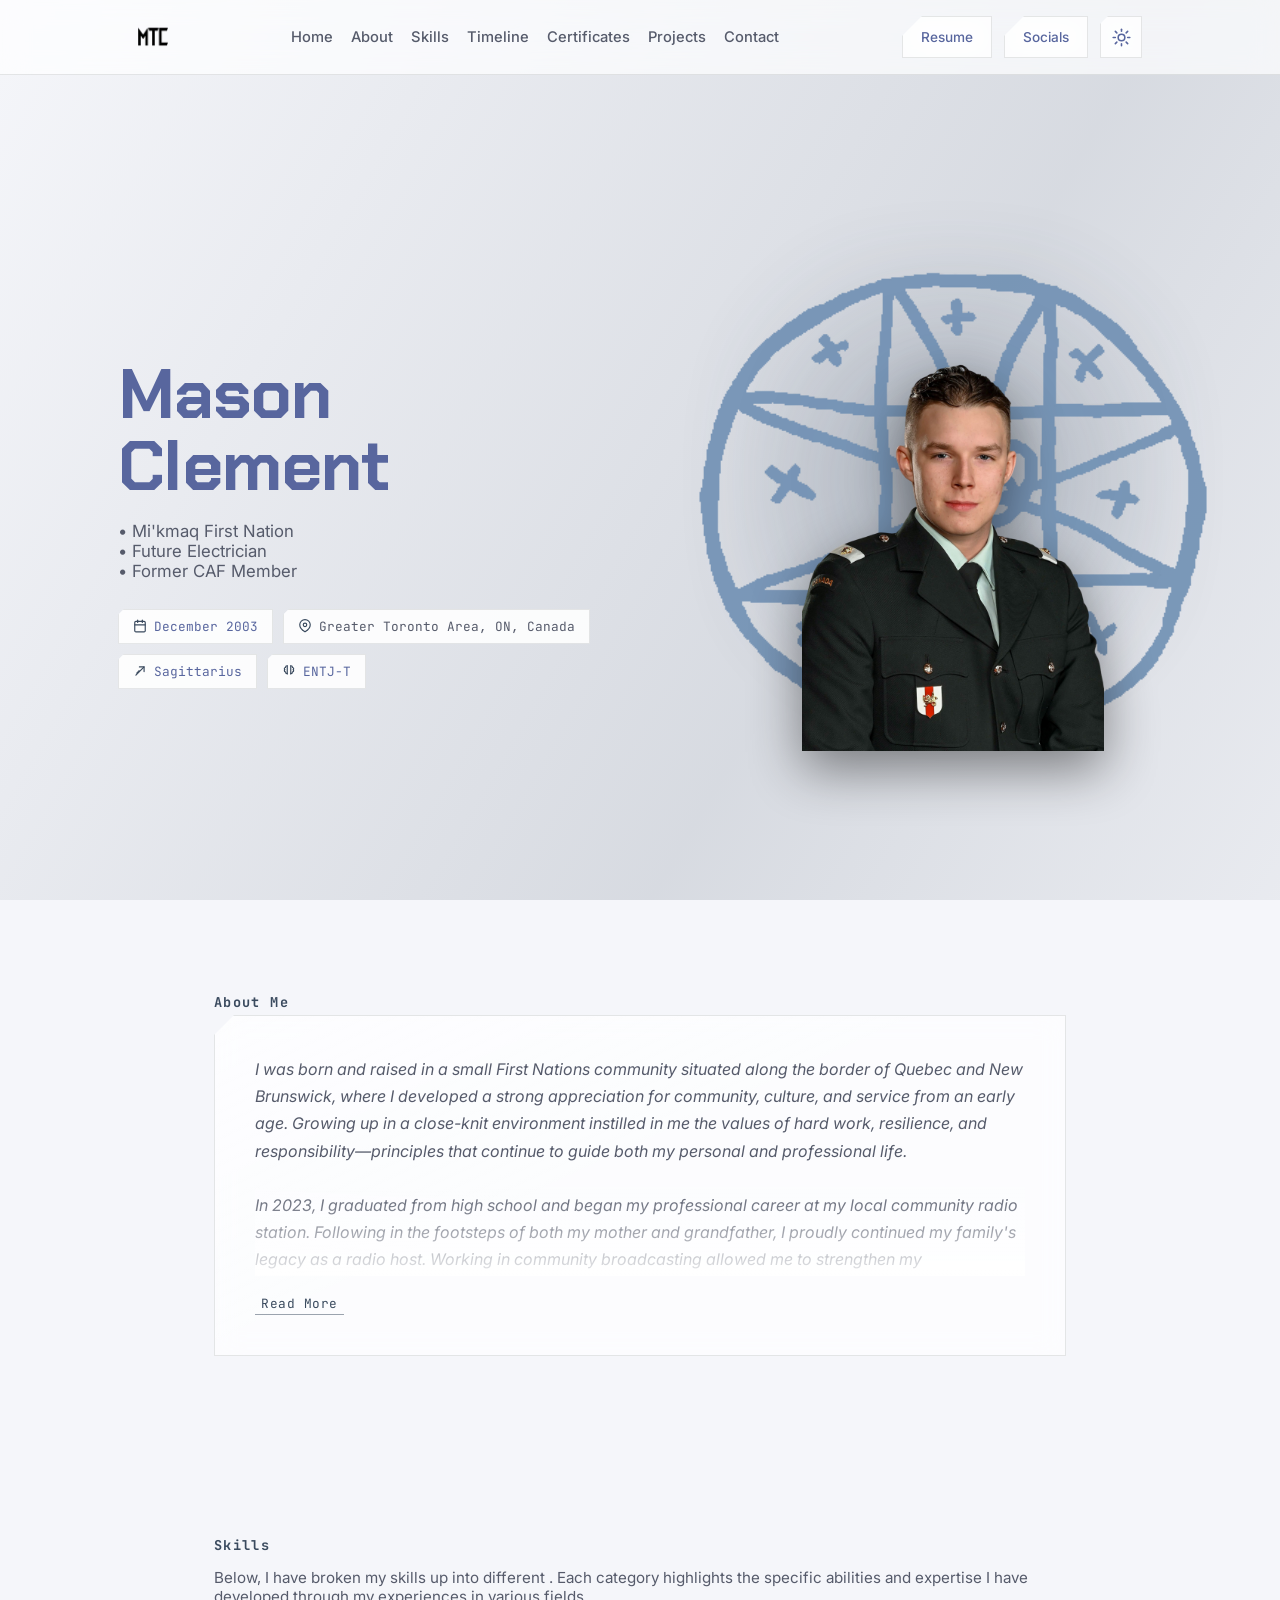
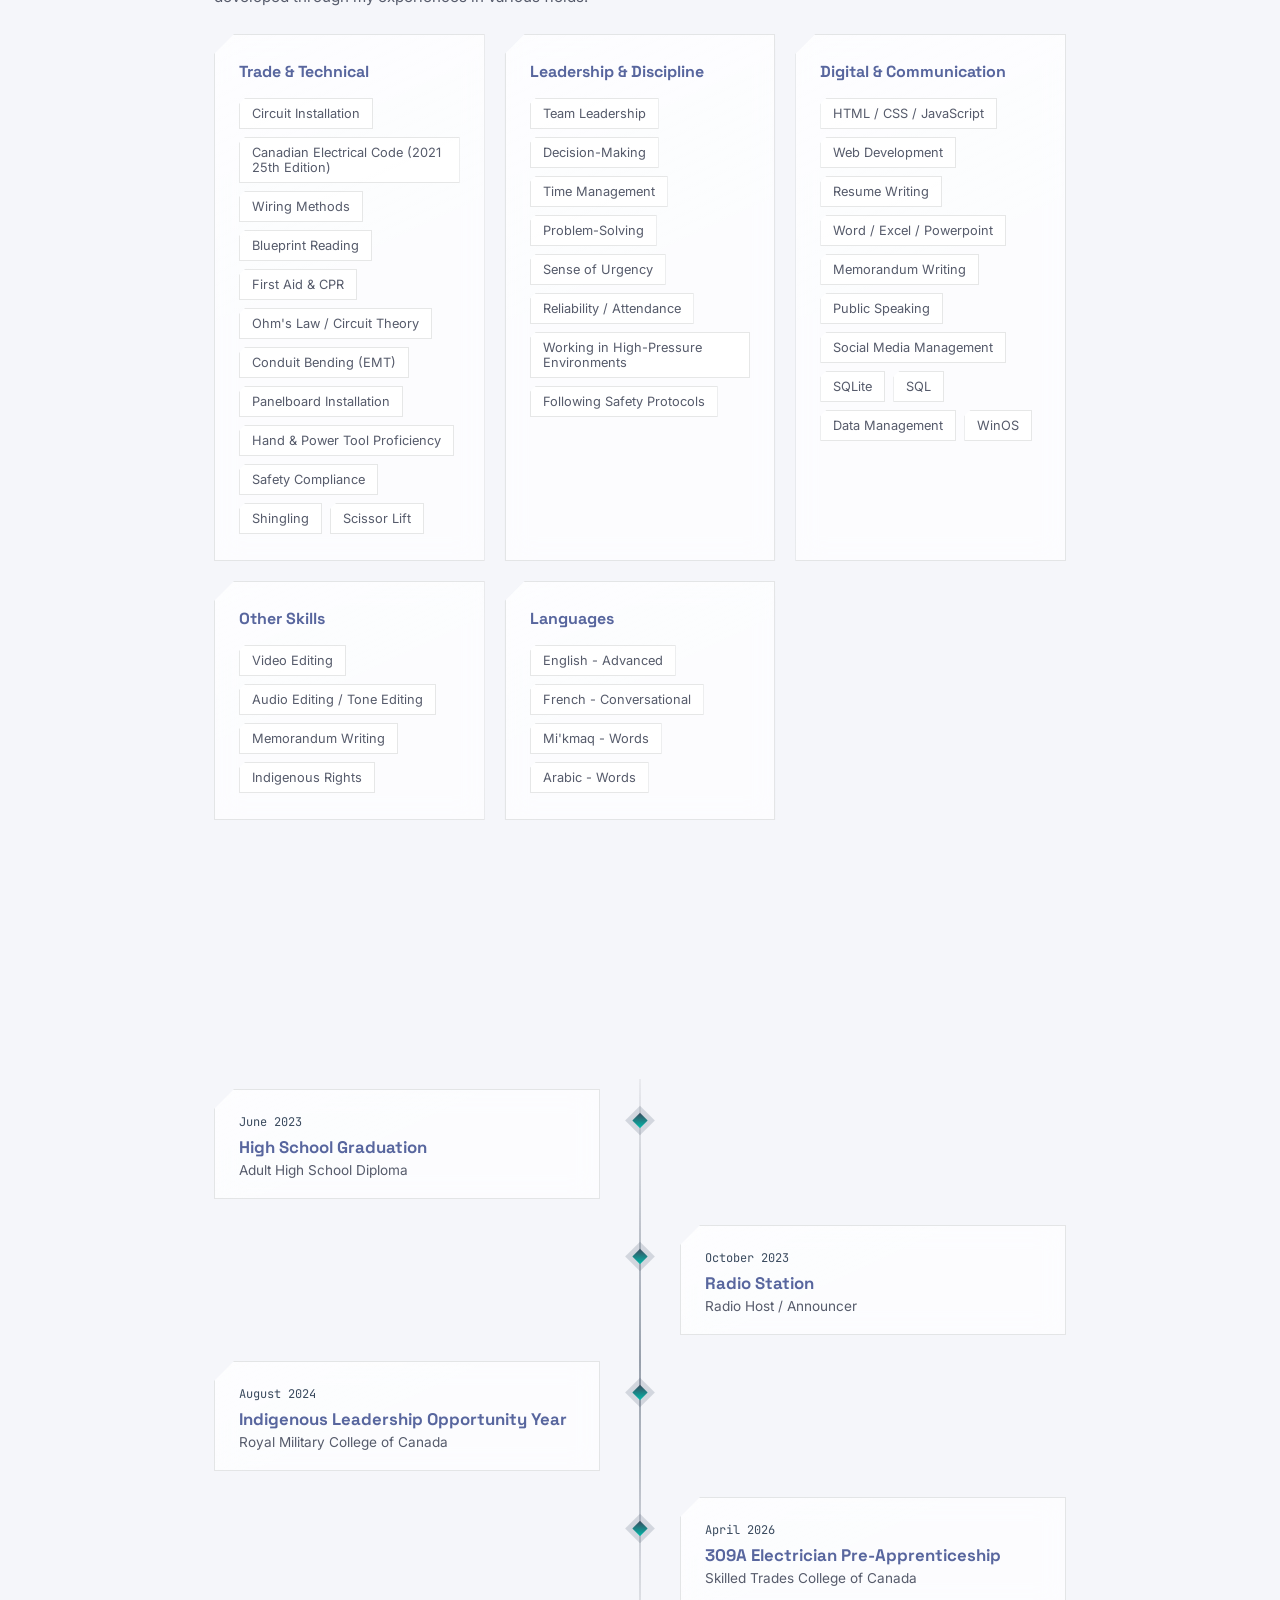
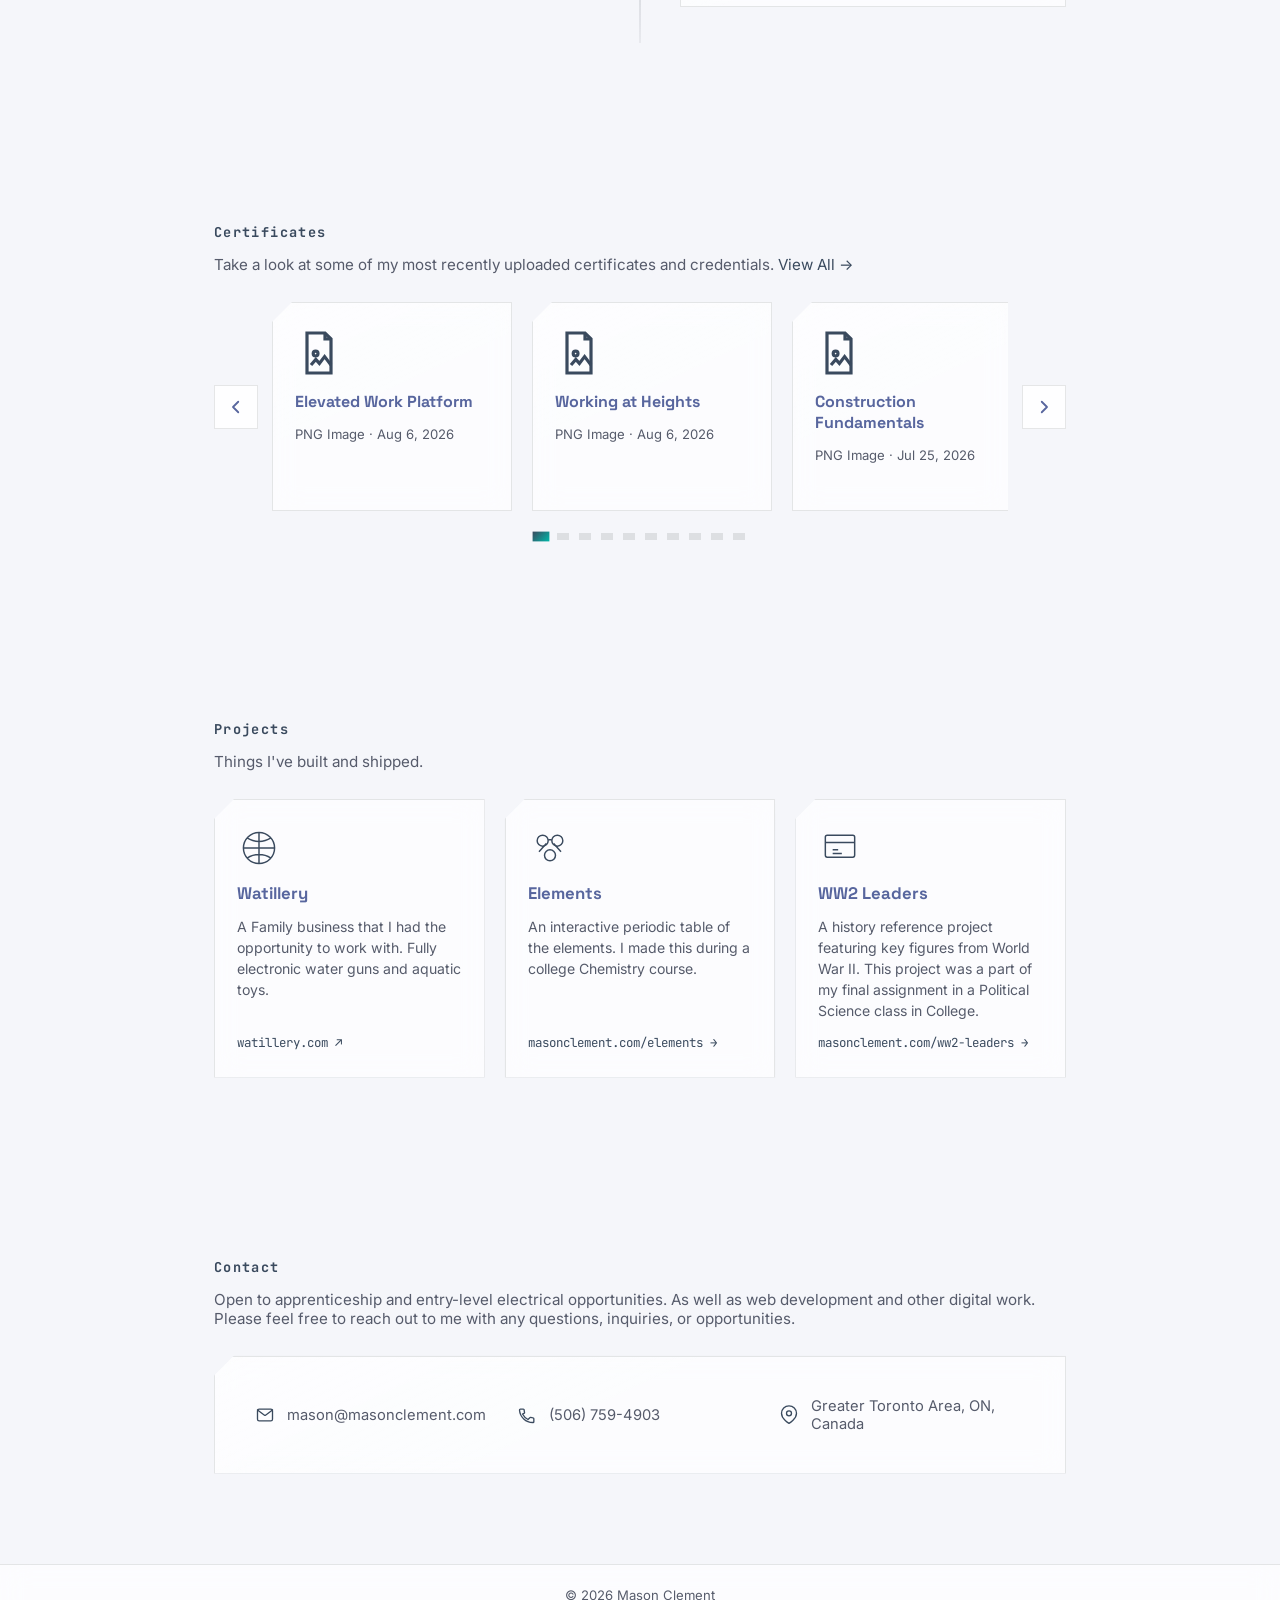
==== commit c37450ec: "Update contact email and add missing skill tags Co-Authored-By: Claude Sonnet 5 <noreply@anthropic.c" ====
--- a/index.html
+++ b/index.html
@@ -429,6 +429,7 @@
               <span class="skill-tag">Hand &amp; Power Tool Proficiency</span>
               <span class="skill-tag">Safety Compliance</span>
               <span class="skill-tag">Shingling</span>
+              <span class="skill-tag">Scissor Lift</span>
             </div>
           </div>
 
@@ -452,13 +453,16 @@
             <h3 class="skills-cat-title">Digital &amp; Communication</h3>
             <div class="skills-tags">
               <span class="skill-tag">HTML / CSS / JavaScript</span>
+              <span class="skill-tag">Web Development</span>
               <span class="skill-tag">Resume Writing</span>
               <span class="skill-tag">Word / Excel / Powerpoint</span>
               <span class="skill-tag">Memorandum Writing</span>
               <span class="skill-tag">Public Speaking</span>
               <span class="skill-tag">Social Media Management</span>
               <span class="skill-tag">SQLite</span>
+              <span class="skill-tag">SQL</span>
               <span class="skill-tag">Data Management</span>
+              <span class="skill-tag">WinOS</span>
             </div>
           </div>
 
@@ -468,6 +472,7 @@
               <span class="skill-tag">Video Editing</span>
               <span class="skill-tag">Audio Editing / Tone Editing</span>
               <span class="skill-tag">Memorandum Writing</span>
+              <span class="skill-tag">Indigenous Rights</span>
             </div>
           </div>
 
@@ -760,7 +765,7 @@
 
         <div class="glass shine card contact-card reveal">
           <div class="contact-grid">
-            <a href="mailto:masontoddclement@gmail.com" class="contact-item">
+            <a href="mailto:mason@masonclement.com" class="contact-item">
               <svg
                 class="contact-icon"
                 viewBox="0 0 24 24"
@@ -773,7 +778,7 @@
                 <rect x="3" y="5" width="18" height="14" rx="2" />
                 <path d="m3 6 8.4 6.3a1 1 0 0 0 1.2 0L21 6" />
               </svg>
-              masontoddclement@gmail.com
+              mason@masonclement.com
             </a>
 
             <a href="tel:+15067594903" class="contact-item">
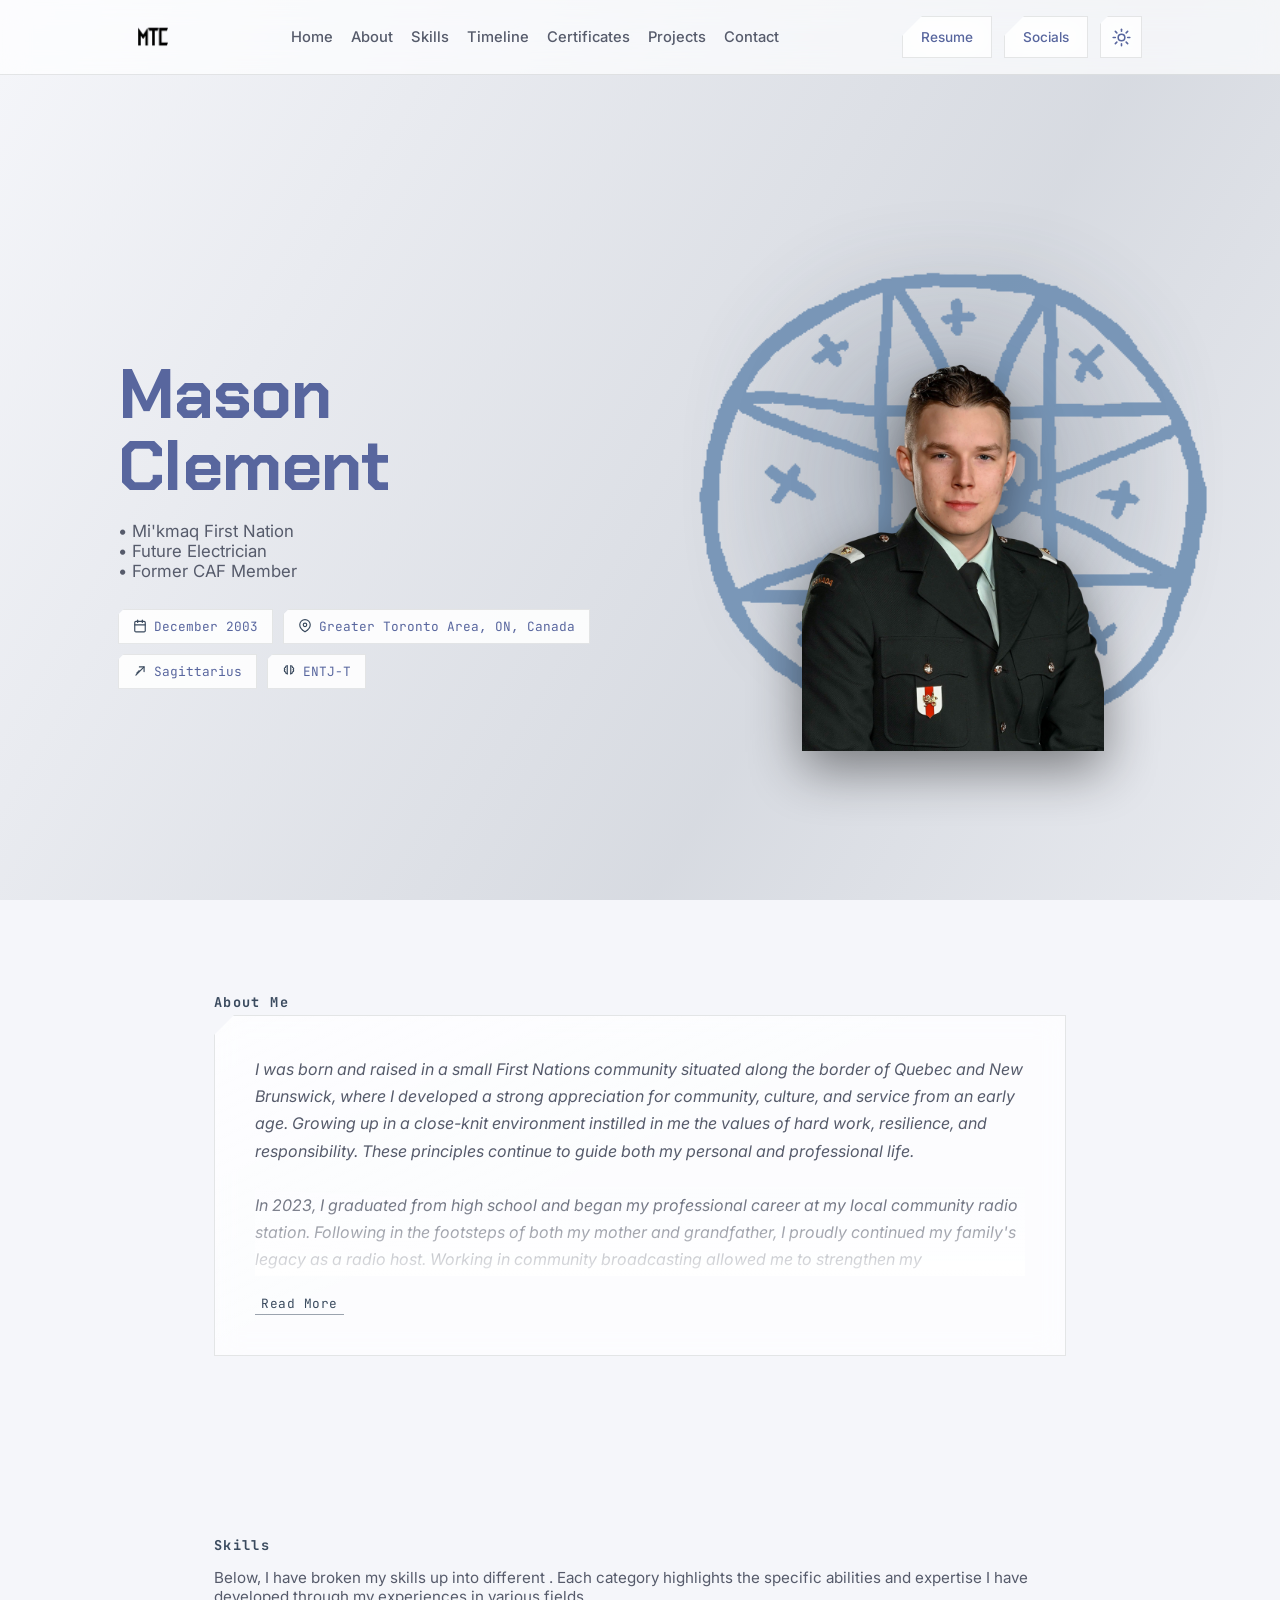
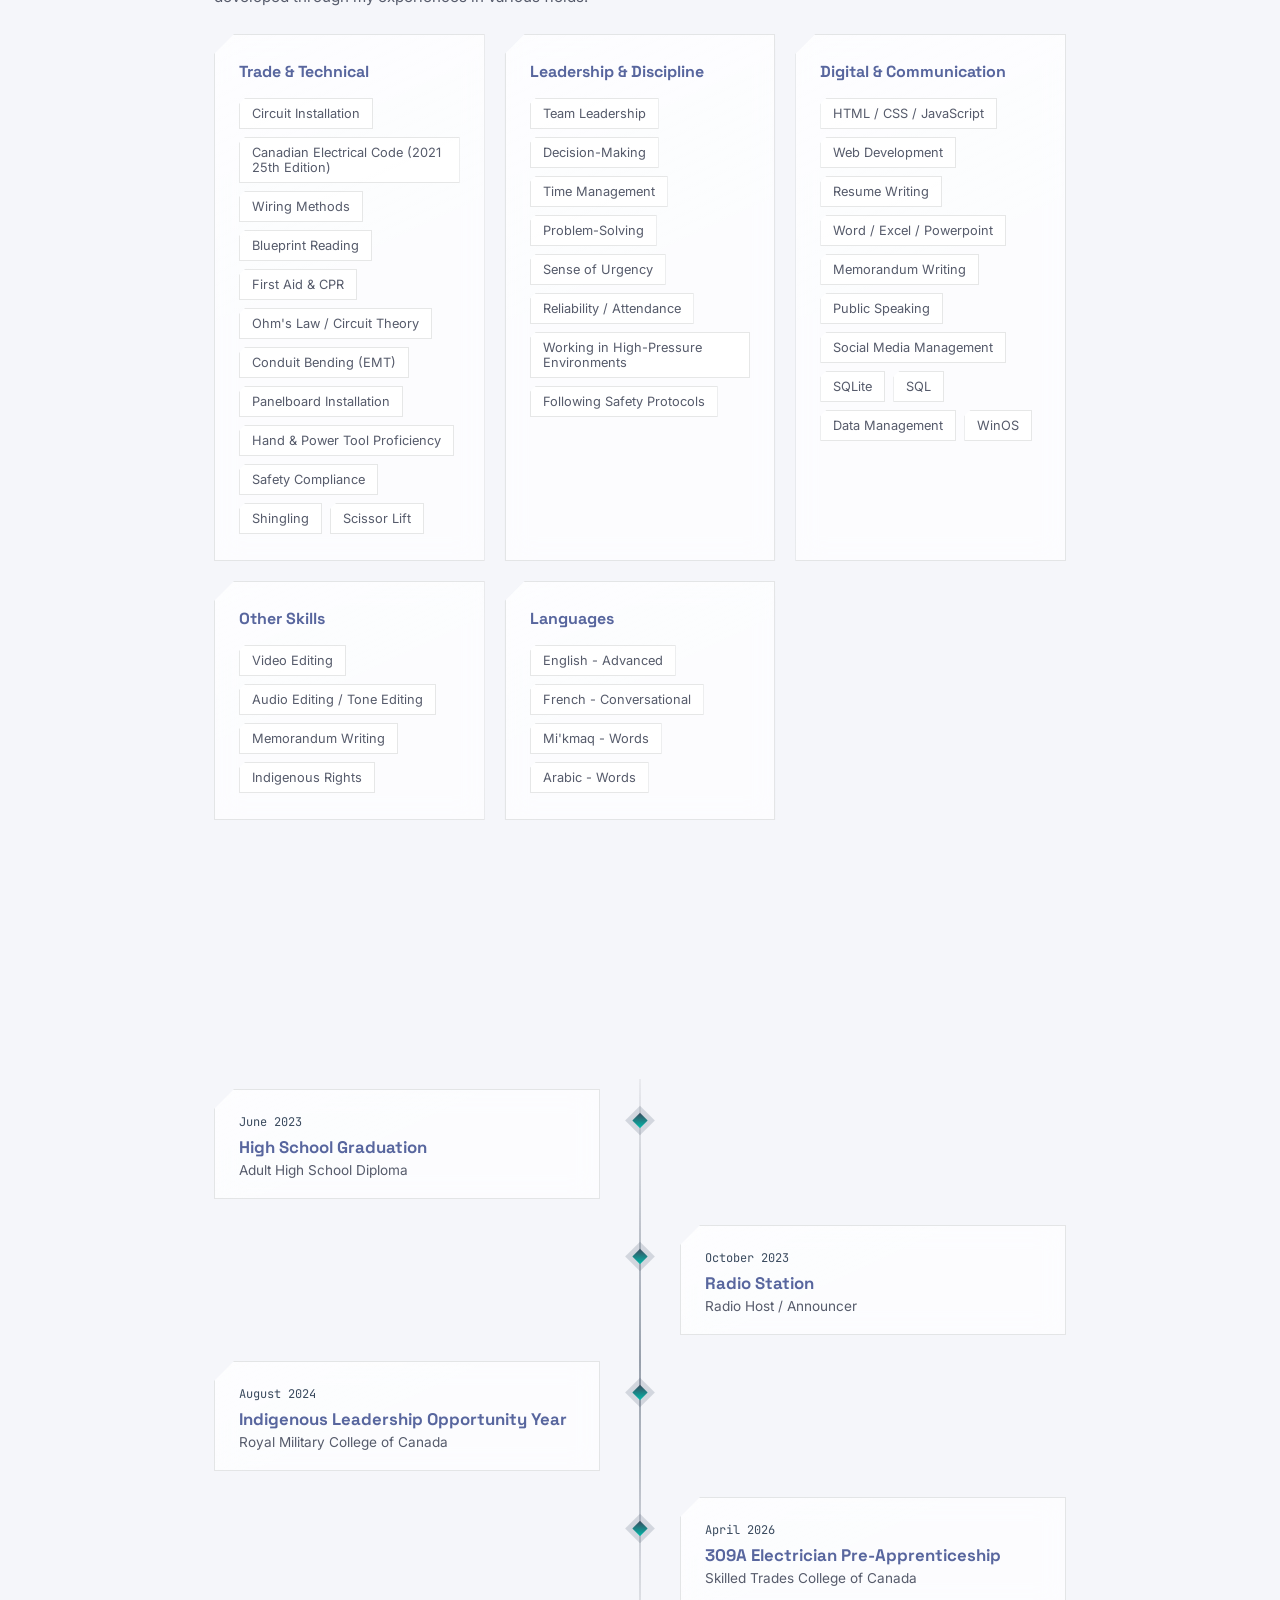
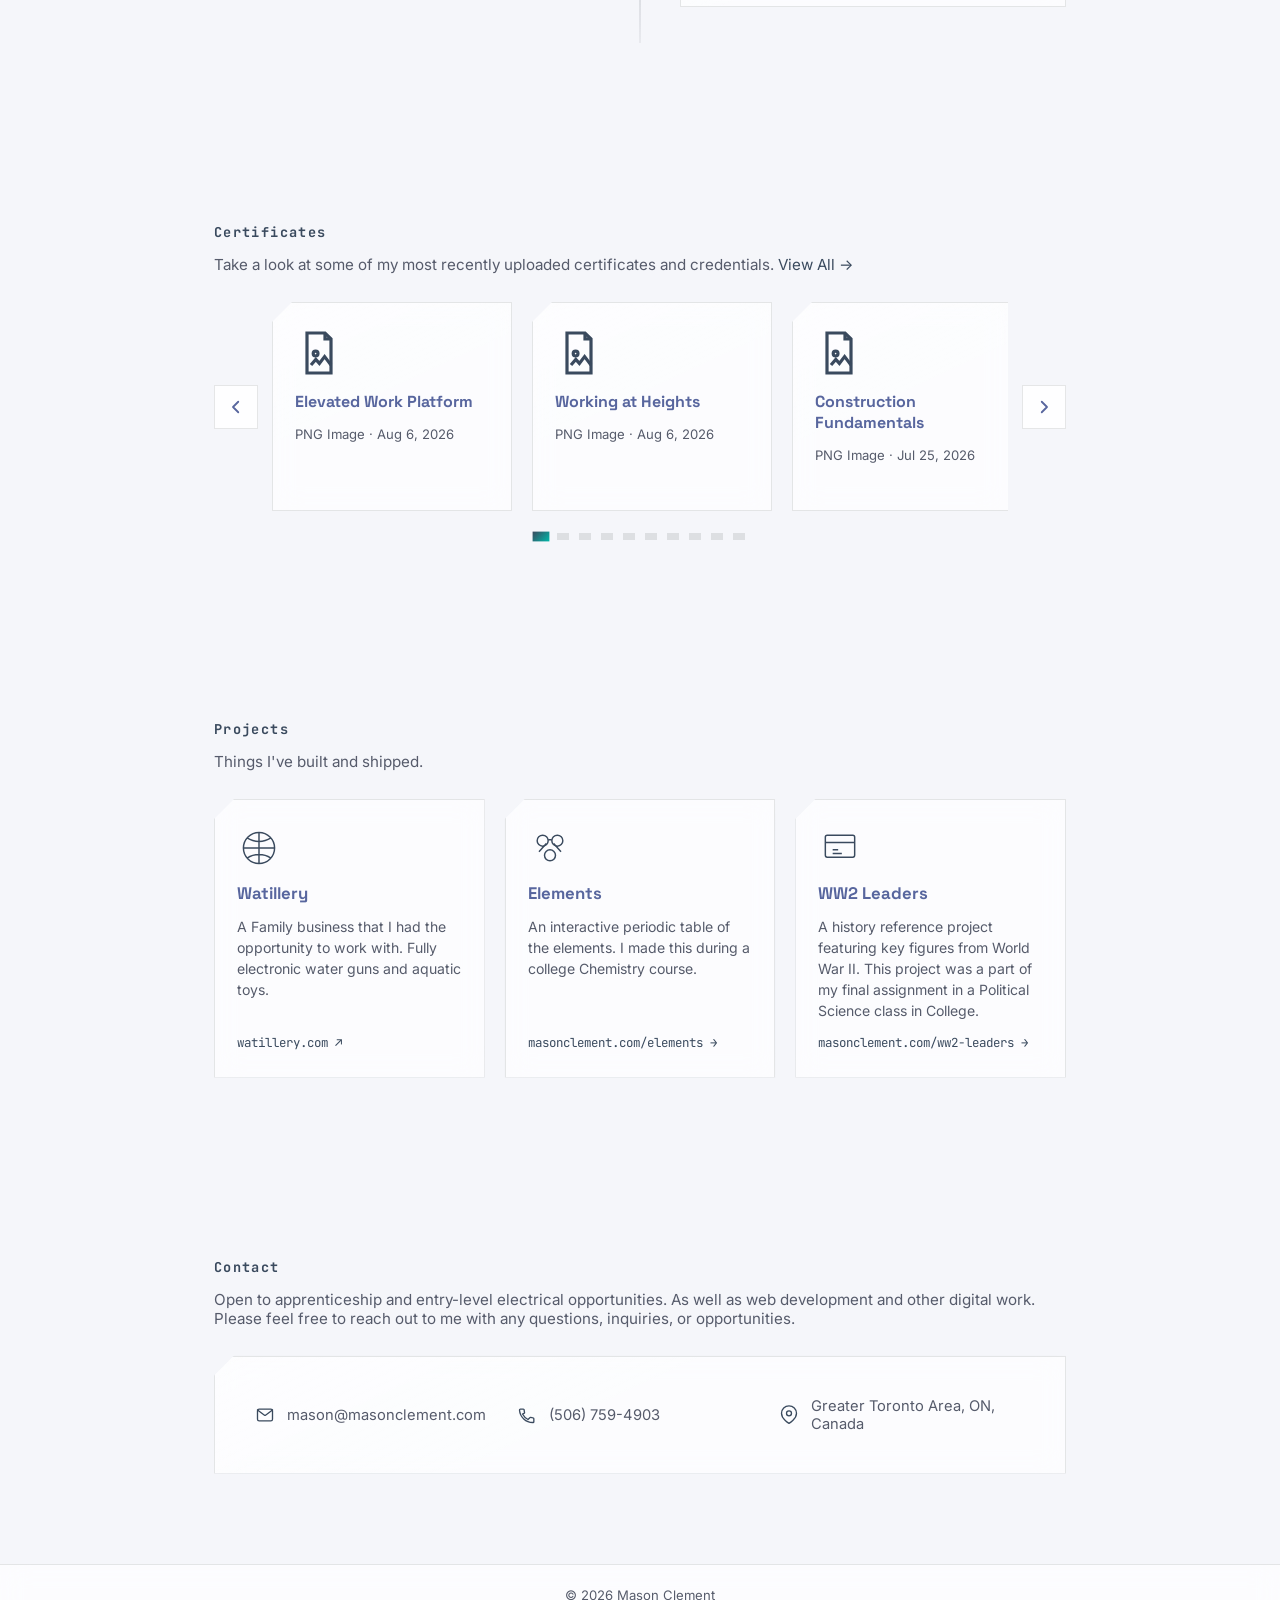
==== commit 2b193816: "Rename certificates date column, fix location chip color, remove em dash from bio Co-Authored-By: Cl" ====
--- a/index.html
+++ b/index.html
@@ -258,7 +258,7 @@
                   <path d="M21 10c0 7-9 12-9 12s-9-5-9-12a9 9 0 0 1 18 0Z" />
                   <circle cx="12" cy="10" r="3" />
                 </svg>
-                Greater Toronto Area, ON, Canada
+                <span class="fill">Greater Toronto Area, ON, Canada</span>
               </span>
               <span class="meta-chip">
                 <svg
@@ -331,8 +331,8 @@
               along the border of Quebec and New Brunswick, where I developed a
               strong appreciation for community, culture, and service from an
               early age. Growing up in a close-knit environment instilled in me
-              the values of hard work, resilience, and responsibility—principles
-              that continue to guide both my personal and professional life.<br /><br />In
+              the values of hard work, resilience, and responsibility.
+              These principles continue to guide both my personal and professional life.<br /><br />In
               2023, I graduated from high school and began my professional
               career at my local community radio station.
               Following in the footsteps of both my mother and grandfather, I
